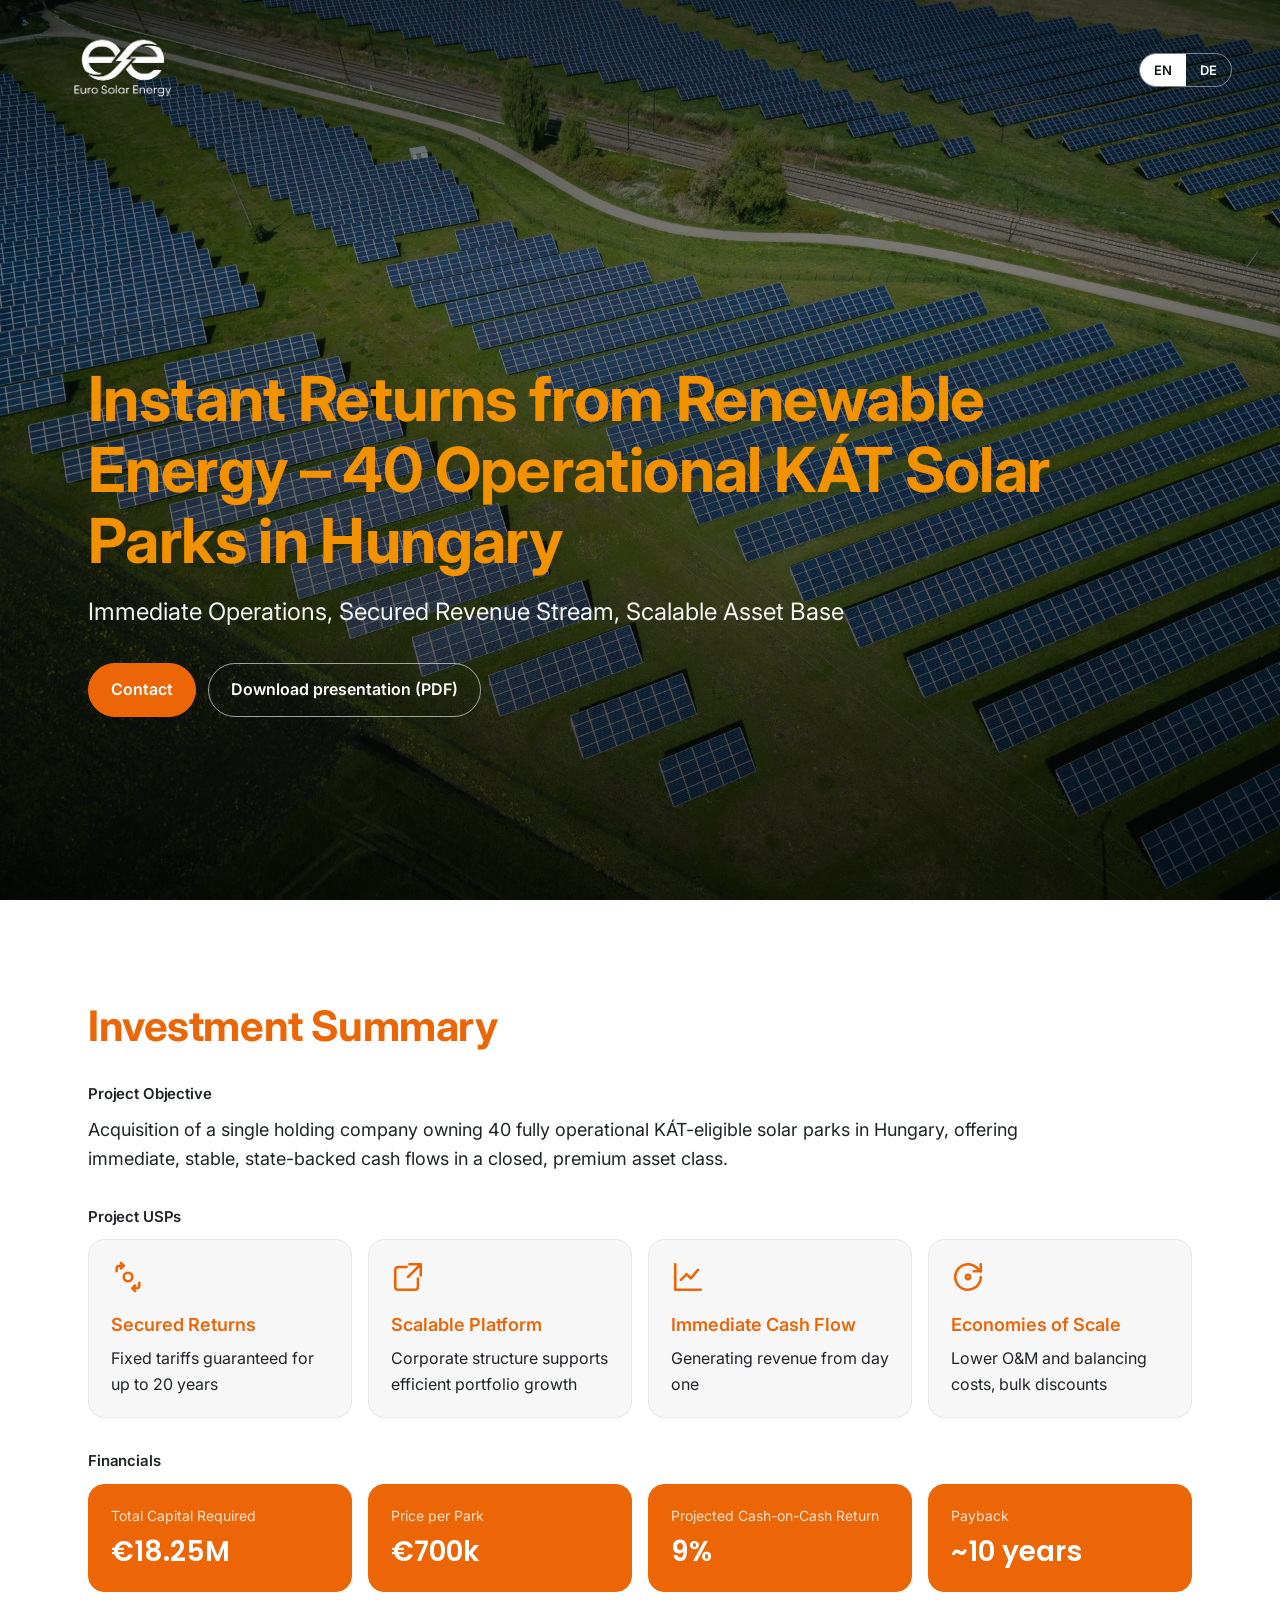
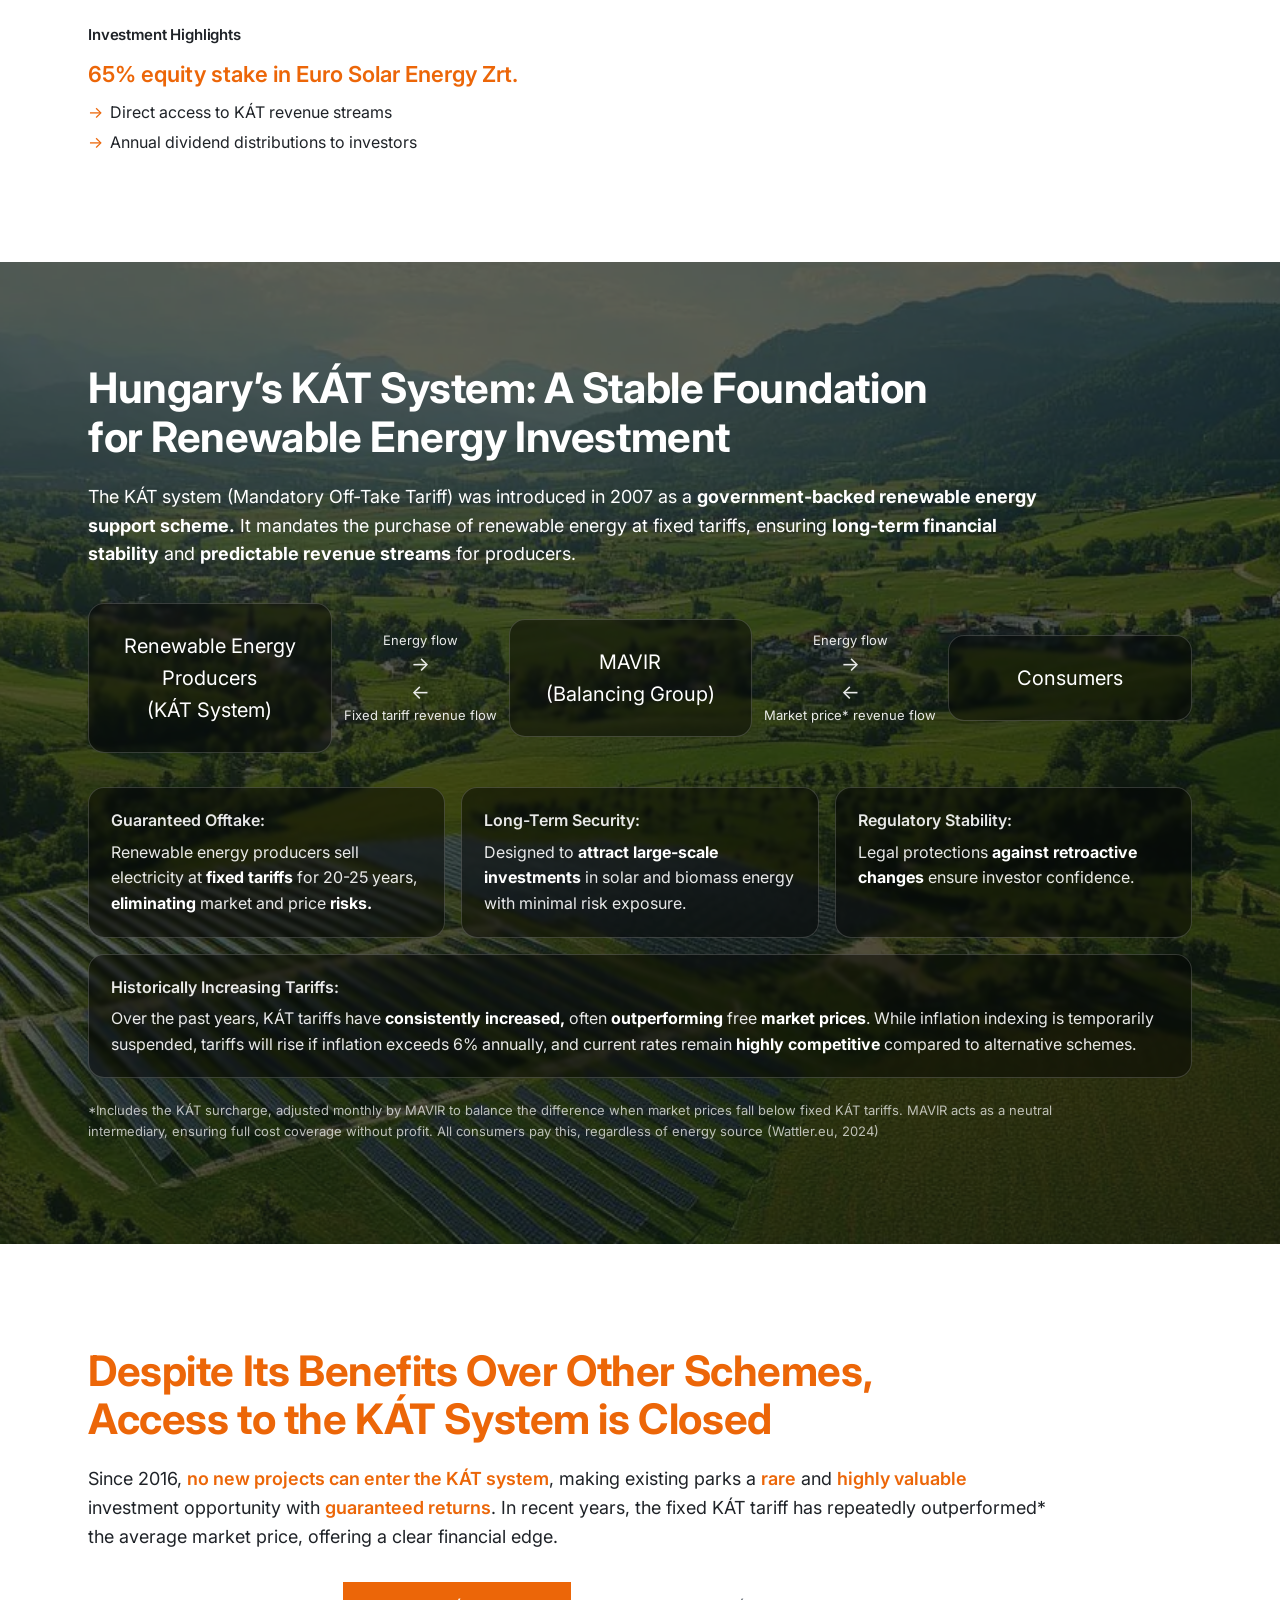
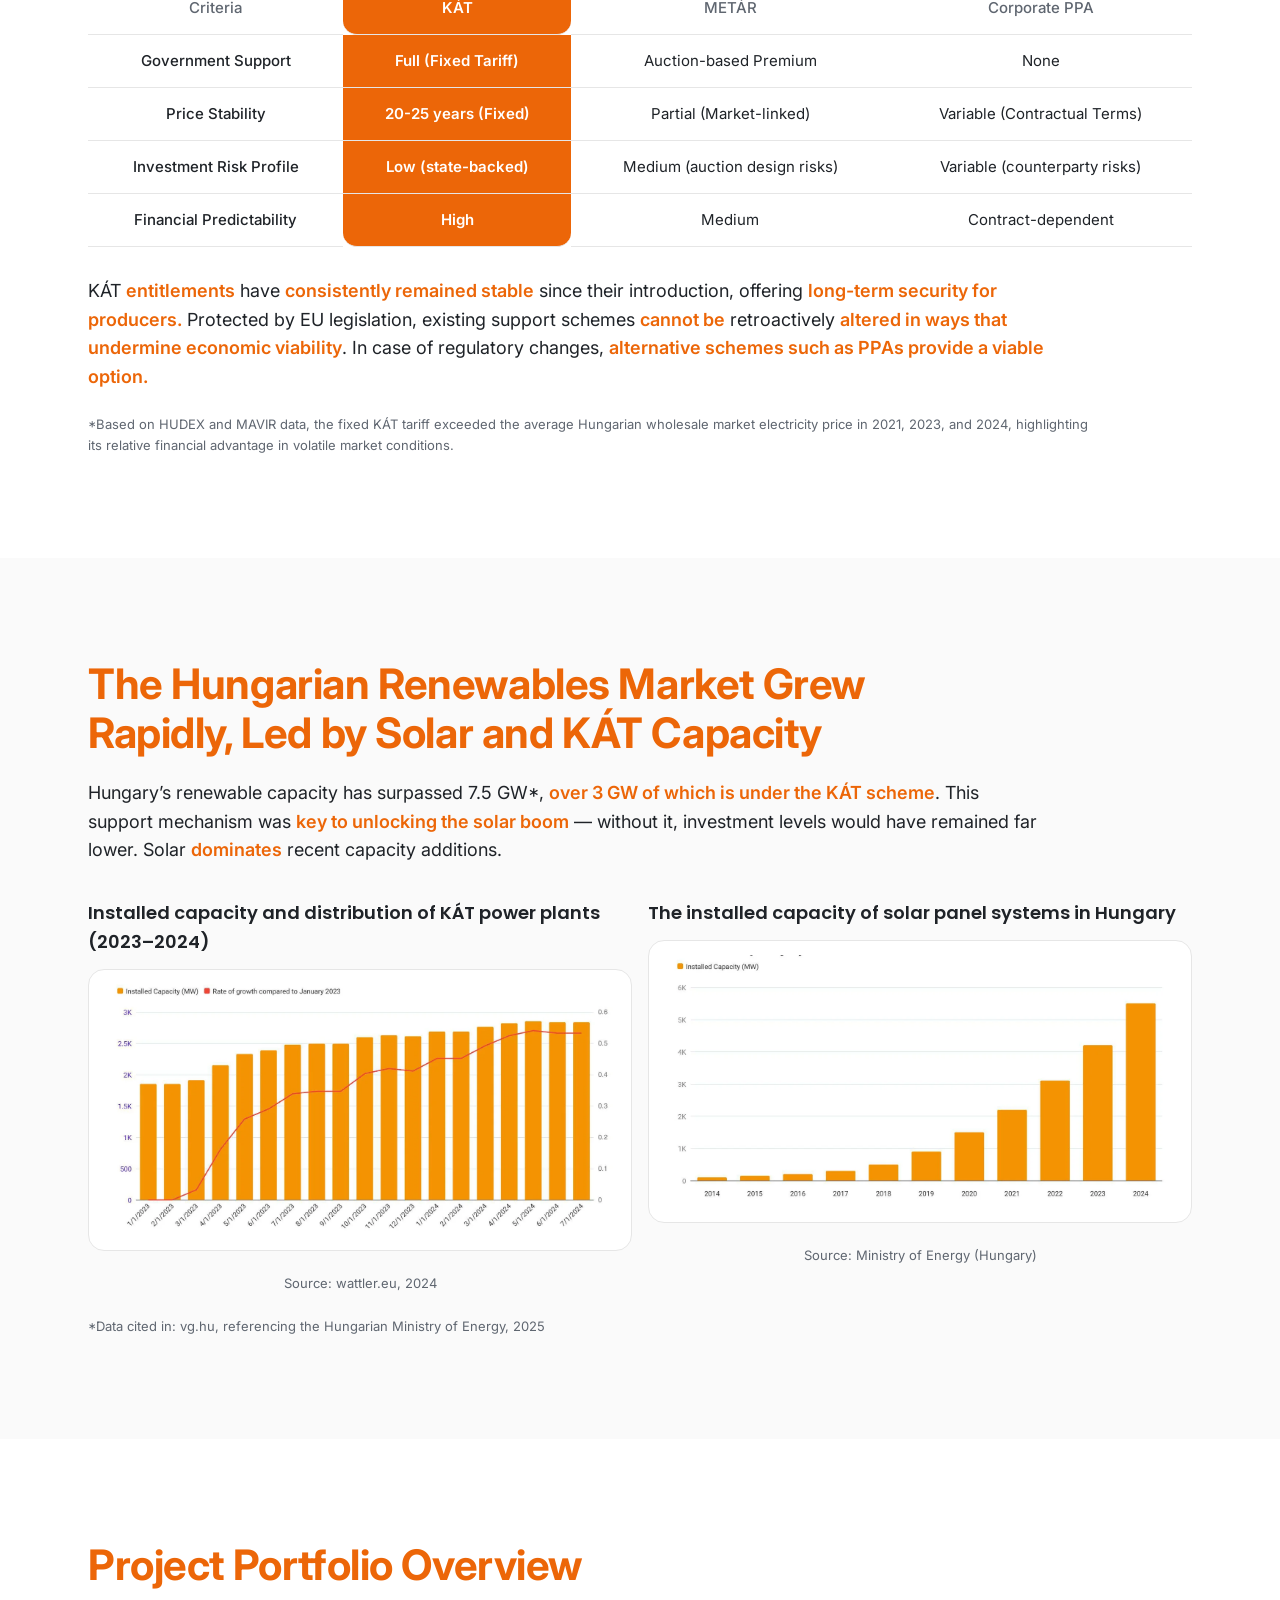
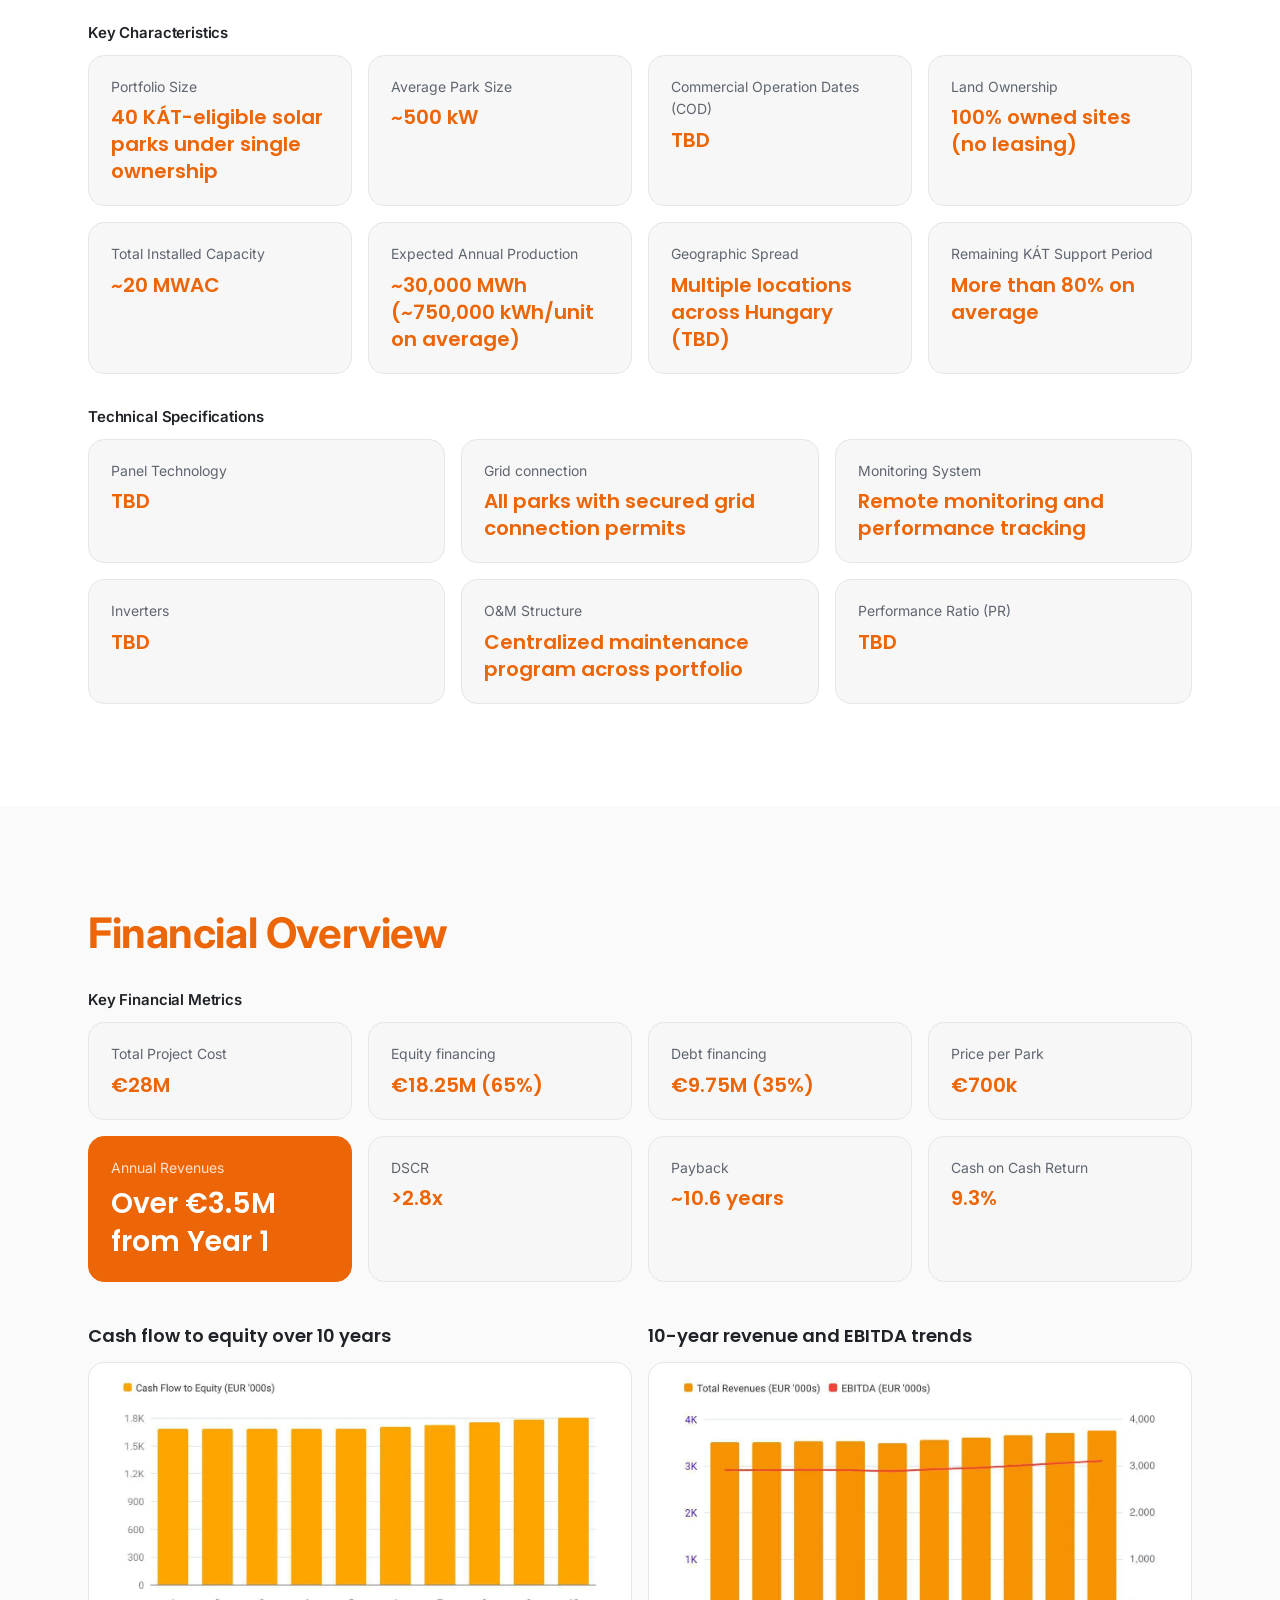
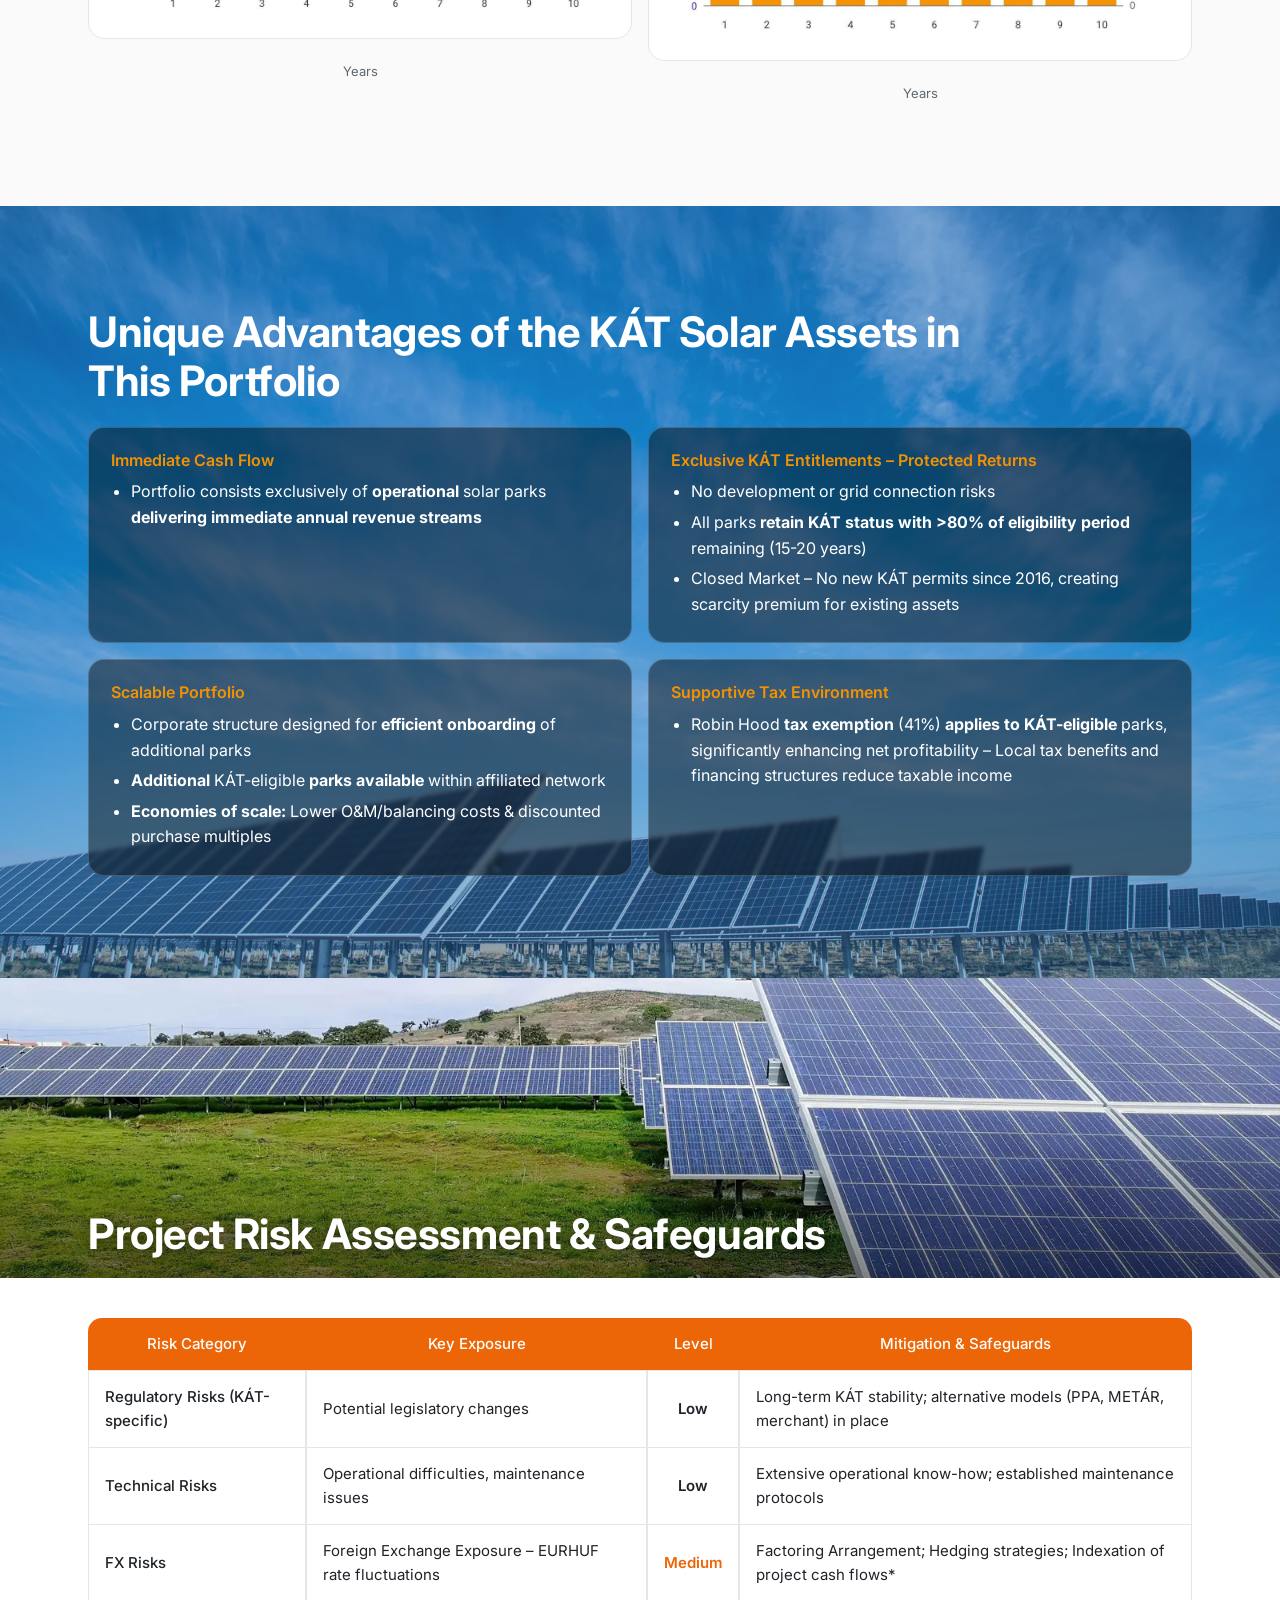
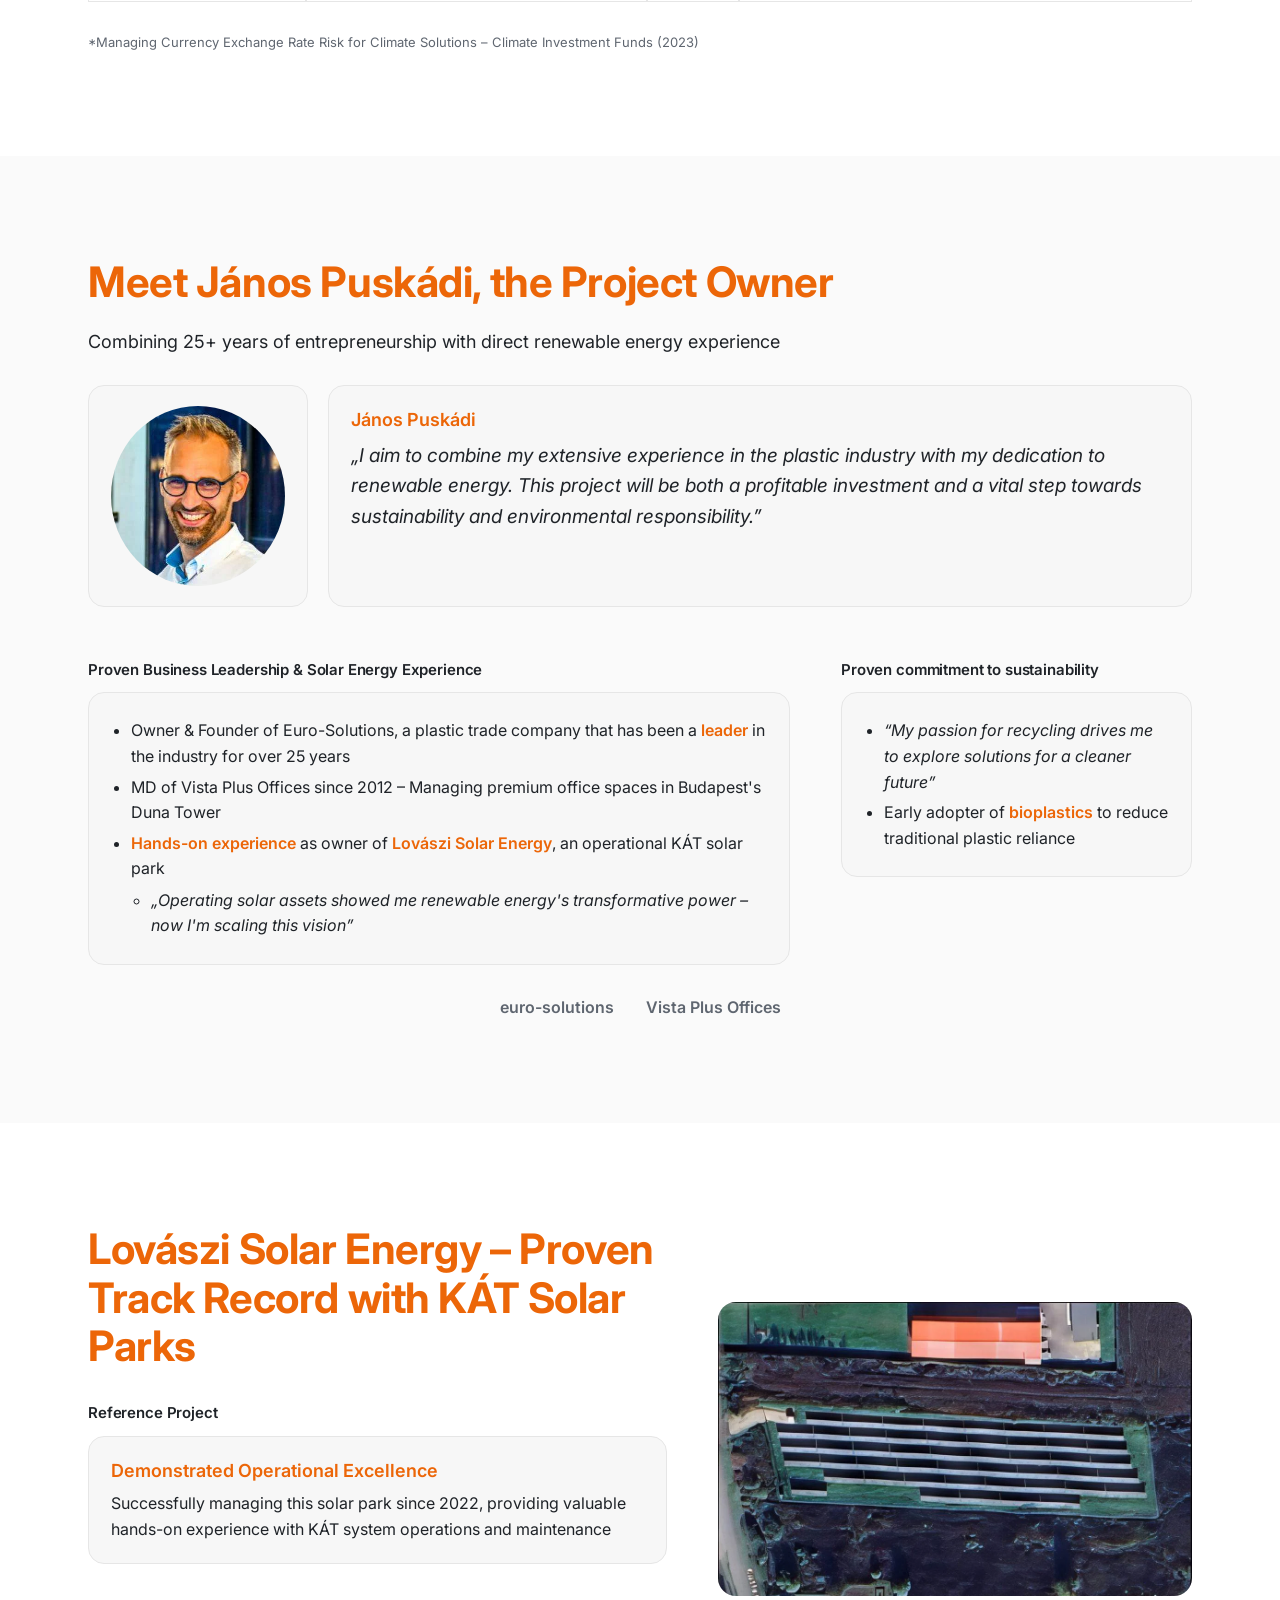
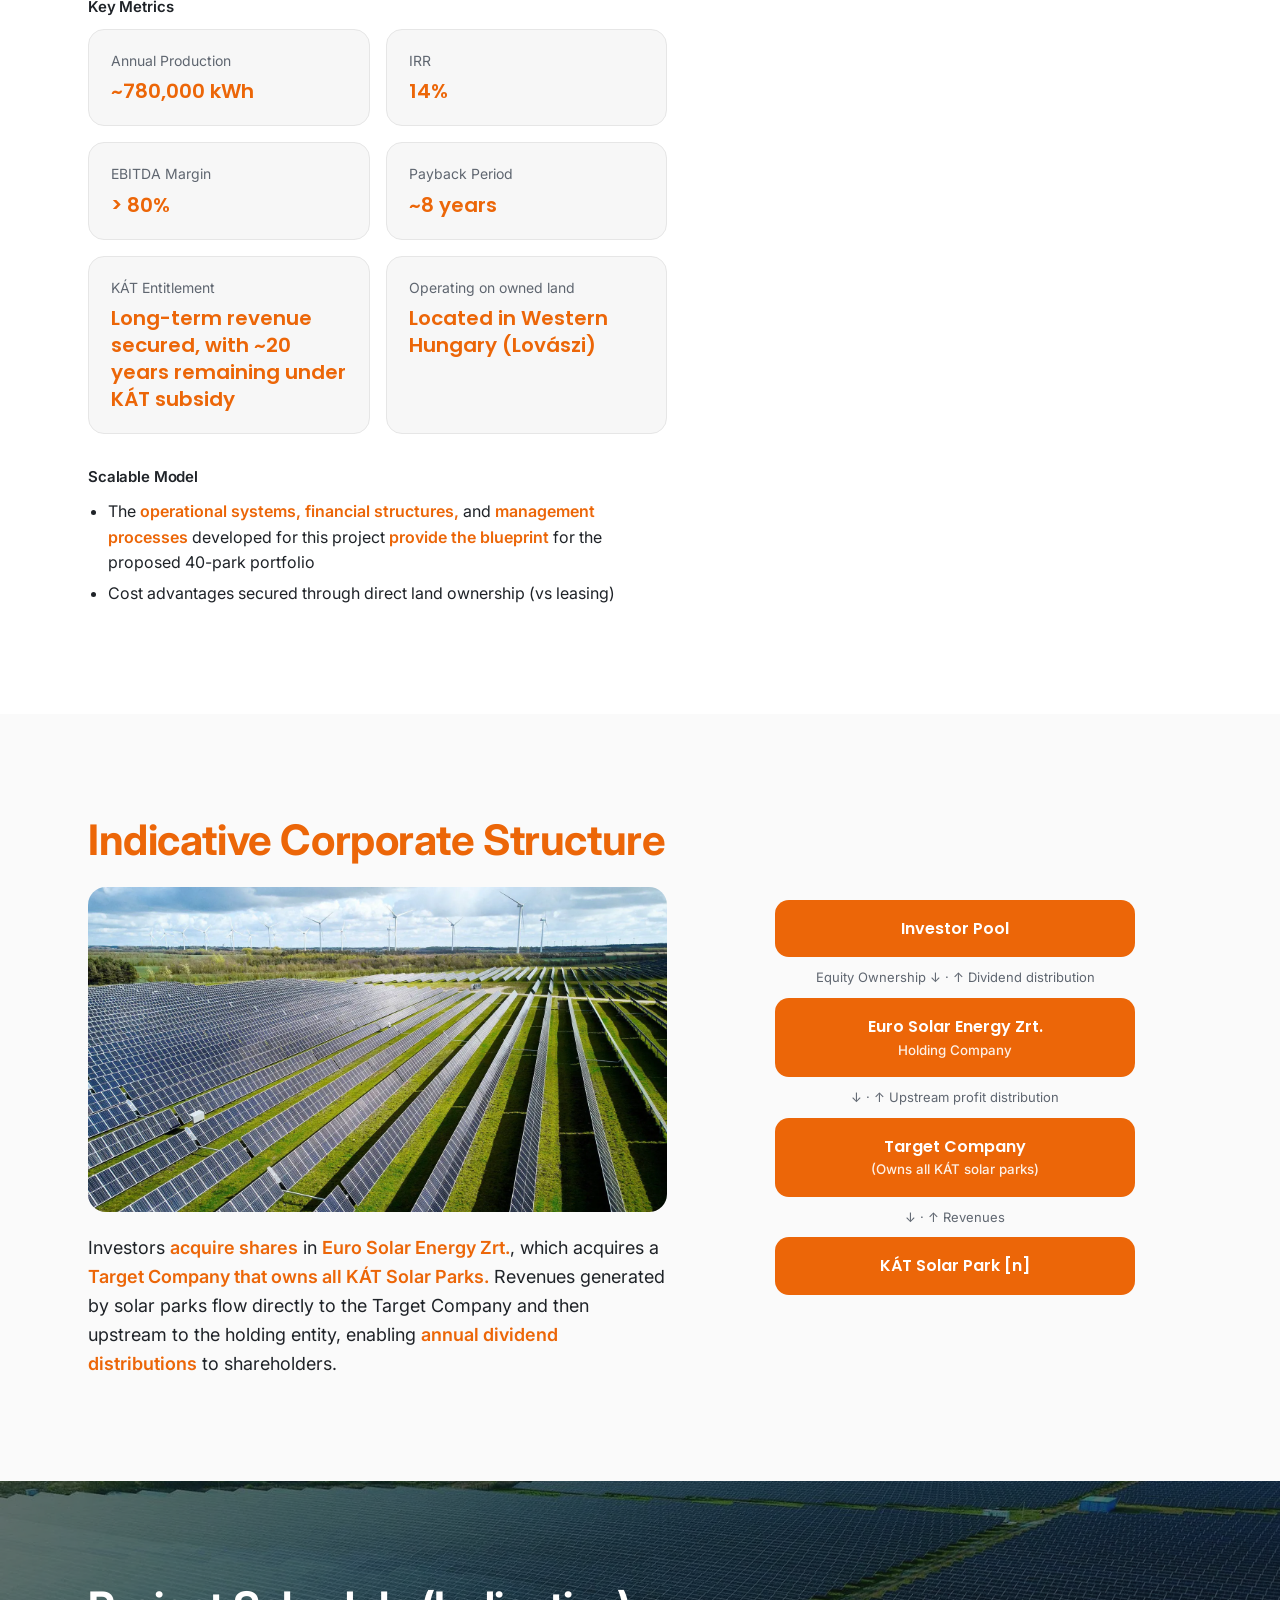
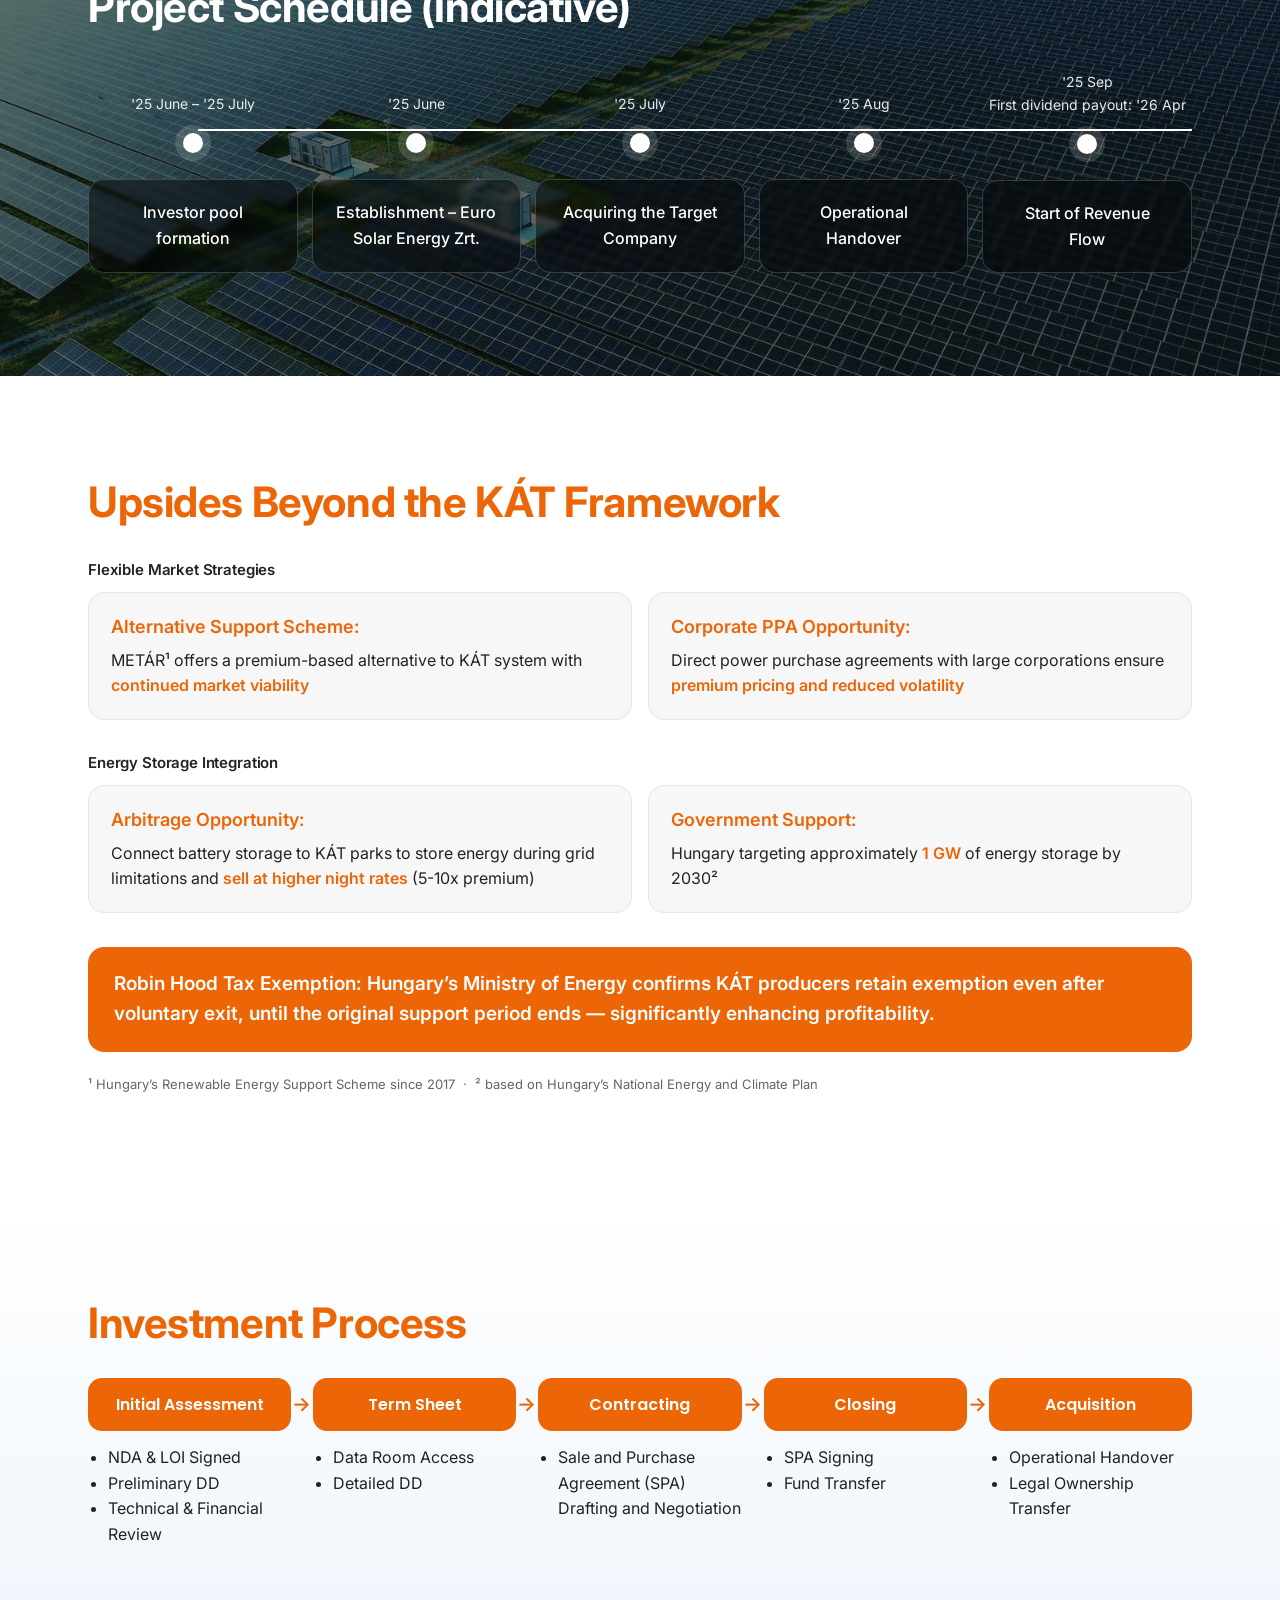
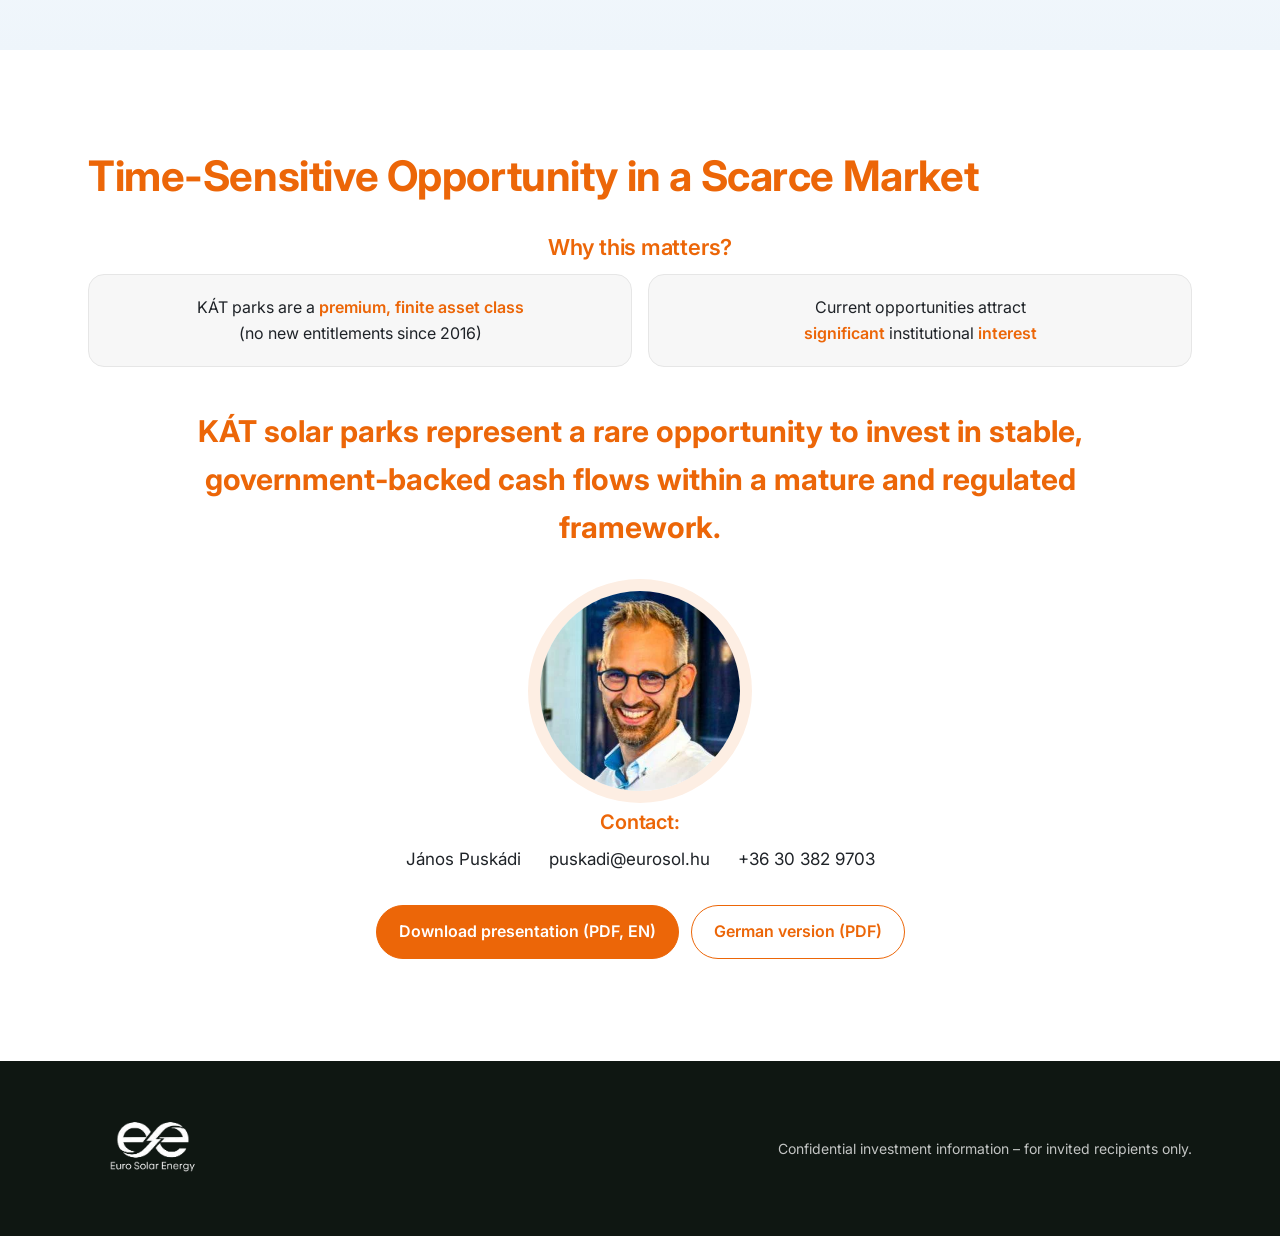
==== ese/index.html @ ec655559 "Euro Solar Energy kiajánló aloldal (/ese, EN/DE) jelszavas védelemmel - ese/: kétnyelvű (angol/német" ====
<!doctype html>
<html lang="en" data-lang="en">
<head>
<meta charset="utf-8">
<meta name="viewport" content="width=device-width, initial-scale=1">
<meta name="robots" content="noindex, nofollow">
<title>Euro Solar Energy – 40 Operational KÁT Solar Parks in Hungary</title>
<meta name="description" content="Investment opportunity: 65% equity stake in Euro Solar Energy Zrt., holding 40 operational KÁT-eligible solar parks in Hungary (~20 MWAC).">
<link rel="icon" href="/favicon.svg" type="image/svg+xml">
<meta property="og:type" content="website">
<meta property="og:title" content="Euro Solar Energy – 40 Operational KÁT Solar Parks in Hungary">
<meta property="og:description" content="Immediate operations, secured revenue stream, scalable asset base.">
<meta property="og:image" content="https://www.eurosol.hu/ese/img/og.jpg">
<meta property="og:url" content="https://www.eurosol.hu/ese">
<meta name="theme-color" content="#0f1712">
<link rel="preconnect" href="https://fonts.googleapis.com">
<link rel="preconnect" href="https://fonts.gstatic.com" crossorigin>
<link href="https://fonts.googleapis.com/css2?family=Inter:wght@400;500;600;700&family=Poppins:wght@500;600&display=swap" rel="stylesheet">
<link rel="preload" as="image" href="img/hero.webp">
<style>
:root{--or:#ec6608;--or2:#f39200;--or-l:#fdeee3;--ink:#1f2328;--muted:#5f6670;--line:#e6e6e6;--card:#f7f7f7;--dark:#0f1712;--wrap:1200px;--gut:clamp(16px,4vw,48px);--head:Poppins,Inter,system-ui,sans-serif;--sans:Inter,system-ui,-apple-system,"Segoe UI",sans-serif}
*{box-sizing:border-box;margin:0;padding:0}
html{scroll-behavior:smooth}
body{background:#fff;color:var(--ink);font:400 16px/1.6 var(--sans);-webkit-font-smoothing:antialiased}
img{display:block;max-width:100%;height:auto}
a{color:inherit}
html[data-lang=en] [lang=de],html[data-lang=de] [lang=en]{display:none!important}
.wrap{max-width:var(--wrap);margin:0 auto;padding:0 var(--gut)}
section{padding:clamp(56px,8vw,104px) 0}
h1,h2,h3{font-family:var(--sans);font-weight:700;letter-spacing:-.01em;line-height:1.15}
h2{font-size:clamp(28px,3.6vw,42px);color:var(--or);margin-bottom:22px;max-width:900px}
h3{font-size:15px;font-weight:600;margin:34px 0 14px;color:var(--ink)}
.lead{font-size:clamp(16px,1.5vw,18px);max-width:960px}
.lead b,.hl{color:var(--or);font-weight:600}
.note{font-size:13px;color:var(--muted);margin-top:22px;max-width:1000px}
.grid{display:grid;gap:16px}
.g2{grid-template-columns:repeat(2,1fr)}.g3{grid-template-columns:repeat(3,1fr)}.g4{grid-template-columns:repeat(4,1fr)}.g5{grid-template-columns:repeat(5,1fr)}
@media (max-width:960px){.g4,.g5{grid-template-columns:repeat(2,1fr)}.g3{grid-template-columns:1fr 1fr}}
@media (max-width:620px){.g2,.g3,.g4,.g5{grid-template-columns:1fr}}
.card{background:var(--card);border:1px solid var(--line);border-radius:16px;padding:20px 22px}
.card .k{font-size:14px;color:var(--muted)}
.card .v{font-family:var(--head);font-weight:600;font-size:clamp(17px,1.6vw,20px);color:var(--or);margin-top:6px;line-height:1.35}
.card h4{font-size:18px;color:var(--or);font-weight:600;margin:10px 0 6px}
.card p{color:var(--ink)}
.card.solid{background:var(--or);border-color:var(--or);color:#fff}
.card.solid .k{color:rgba(255,255,255,.82)}
.card.solid .v{color:#fff;font-size:clamp(22px,2.2vw,28px)}
.ico{width:34px;height:34px;color:var(--or)}
ul.dash{list-style:none;margin-top:8px}
ul.dash li{padding-left:22px;position:relative;margin:4px 0}
ul.dash li:before{content:"→";position:absolute;left:0;color:var(--or)}
ul.dot{padding-left:20px}
ul.dot li{margin:5px 0}

/* top bar */
.bar{position:absolute;top:0;left:0;right:0;z-index:5;display:flex;justify-content:space-between;align-items:center;padding:20px var(--gut);color:#fff}
.bar img{width:150px}
.lang{display:flex;border:1px solid rgba(255,255,255,.45);border-radius:999px;overflow:hidden}
.lang button{font:600 13px var(--sans);color:#fff;background:none;border:0;padding:8px 14px;cursor:pointer}
html[data-lang=en] .lang [data-set=en],html[data-lang=de] .lang [data-set=de]{background:#fff;color:var(--dark)}

/* hero */
.hero{position:relative;min-height:100svh;display:flex;align-items:flex-end;color:#fff;background:var(--dark)}
.hero>img{position:absolute;inset:0;width:100%;height:100%;object-fit:cover;opacity:.55}
.hero:after{content:"";position:absolute;inset:0;background:linear-gradient(180deg,rgba(0,0,0,.35),rgba(0,0,0,0) 30%,rgba(0,0,0,.6))}
.hero .wrap{position:relative;z-index:2;padding-bottom:clamp(48px,9vh,96px);width:100%}
.hero h1{font-size:clamp(32px,5vw,62px);color:var(--or2);max-width:1000px}
.hero p{font-size:clamp(17px,2vw,24px);margin-top:16px;opacity:.95}
.btns{display:flex;flex-wrap:wrap;gap:12px;margin-top:32px}
.btn{display:inline-block;font-weight:600;text-decoration:none;padding:13px 22px;border-radius:999px;background:var(--or);color:#fff;border:1px solid var(--or)}
.btn.ghost{background:transparent;border-color:rgba(255,255,255,.6)}
.btn.line{background:#fff;color:var(--or)}

/* dark photo sections */
.photo{position:relative;color:#fff;background:var(--dark);overflow:hidden}
.photo>img{position:absolute;inset:0;width:100%;height:100%;object-fit:cover;opacity:.32}
.photo .wrap{position:relative}
.photo h2{color:#fff}
.photo .lead b{color:#fff;font-weight:700}
.photo .card{background:rgba(0,0,0,.45);border-color:rgba(255,255,255,.18);color:#fff;backdrop-filter:blur(2px)}
.photo .card p{color:rgba(255,255,255,.9)}
.photo .card p b{color:#fff}
.photo .card .t{font-weight:600;margin-bottom:6px}
.photo .note{color:rgba(255,255,255,.7)}
.flow{display:grid;grid-template-columns:1fr auto 1fr auto 1fr;gap:12px;align-items:center;margin:34px 0}
.flow .card{text-align:center;font-size:clamp(16px,1.6vw,20px);padding:26px 16px}
.arrows{font-size:13px;text-align:center;line-height:1.3;color:rgba(255,255,255,.9)}
.arrows i{display:block;font-style:normal;font-size:20px;margin:2px 0}
@media (max-width:760px){.flow{grid-template-columns:1fr}.arrows i{transform:rotate(90deg)}}

/* table */
.tbl{width:100%;border-collapse:separate;border-spacing:0;font-size:15px}
.tbl th,.tbl td{padding:14px 16px;text-align:center;border-bottom:1px solid var(--line)}
.tbl th{font-weight:500;color:var(--muted)}
.tbl td:first-child{font-weight:500}
.tbl .kat{background:var(--or);color:#fff;font-weight:600}
.tbl thead .kat{border-radius:14px 14px 0 0;color:#fff}
.tbl tr:last-child .kat{border-radius:0 0 14px 14px}
.scroll{overflow-x:auto;margin:30px 0;-webkit-overflow-scrolling:touch}
.scroll .tbl{min-width:680px}
.risk th{background:var(--or);color:#fff;font-weight:500}
.risk th:first-child{border-radius:14px 0 0 0}.risk th:last-child{border-radius:0 14px 0 0}
.risk td{text-align:left;vertical-align:middle;border:1px solid var(--line);border-top:0}
.risk td:nth-child(3){text-align:center;font-weight:600}
.lvl-m{color:var(--or)}

/* charts */
.chart{background:#fff;border:1px solid var(--line);border-radius:16px;padding:14px}
.chart figcaption{font-size:13px;color:var(--muted);text-align:center;margin-top:10px}
.ctitle{font-family:var(--head);font-weight:600;font-size:18px;margin-bottom:12px}

/* split */
.split{display:grid;grid-template-columns:1.1fr .9fr;gap:clamp(24px,4vw,56px);align-items:start}
@media (max-width:900px){.split{grid-template-columns:1fr}}
.rimg{border-radius:18px;width:100%;object-fit:cover}
.banner{height:clamp(160px,24vw,300px);position:relative;overflow:hidden}
.banner img{width:100%;height:100%;object-fit:cover}
.banner .wrap{position:absolute;inset:0;display:flex;align-items:flex-end;padding-bottom:20px}
.banner h2{margin:0;color:#fff;text-shadow:0 2px 16px rgba(0,0,0,.5)}
.banner:after{content:"";position:absolute;inset:0;background:linear-gradient(transparent 40%,rgba(0,0,0,.45))}
.banner .wrap{z-index:1}

/* owner */
.owner{display:grid;grid-template-columns:220px 1fr;gap:20px;align-items:center}
.owner img{width:180px;height:180px;border-radius:50%;object-fit:cover;margin:auto}
.owner .card{height:100%}
.quote{font-style:italic;font-size:clamp(16px,1.5vw,19px)}
@media (max-width:700px){.owner{grid-template-columns:1fr}}
.logos{display:flex;gap:32px;justify-content:center;align-items:center;margin-top:30px;flex-wrap:wrap;font-weight:600;color:var(--muted)}

/* structure diagram */
.org{display:grid;gap:10px;justify-items:center}
.org .box{background:var(--or);color:#fff;border-radius:14px;padding:16px 20px;text-align:center;width:min(100%,360px);font-family:var(--head);font-weight:600}
.org .box small{display:block;font-weight:500;opacity:.9;font-family:var(--sans)}
.org .lnk{font-size:13px;color:var(--muted);text-align:center}
.org .lnk i{display:block;font-style:normal;color:var(--ink);font-size:18px}

/* timeline */
.tl{display:grid;grid-template-columns:repeat(5,1fr);gap:14px;margin-top:40px;position:relative}
.tl:before{content:"";position:absolute;left:10%;right:0;top:58px;height:2px;background:#fff}
.tl .st{display:flex;flex-direction:column;align-items:center;text-align:center}
.tl .d{font-size:14px;min-height:44px;display:flex;align-items:flex-end;opacity:.9}
.tl .dot{width:20px;height:20px;border-radius:50%;background:#fff;box-shadow:0 0 0 8px rgba(255,255,255,.15);margin:18px 0 26px;position:relative}
.tl .card{width:100%;font-weight:500;min-height:92px;display:flex;align-items:center;justify-content:center}
@media (max-width:900px){.tl{grid-template-columns:1fr}.tl:before{display:none}.tl .d{min-height:0}.tl .dot{margin:10px 0}}

/* process */
.proc{display:grid;grid-template-columns:repeat(5,1fr);gap:22px}
.proc .s{background:var(--or);color:#fff;border-radius:14px;padding:14px;text-align:center;font-family:var(--head);font-weight:600;position:relative}
.proc>div:not(:last-child) .s:after{content:"→";position:absolute;right:-20px;top:50%;transform:translateY(-50%);color:var(--or);font-size:20px}
.proc ul{margin-top:14px;padding-left:20px}
@media (max-width:900px){.proc{grid-template-columns:1fr 1fr}.proc .s:after{display:none}}
@media (max-width:520px){.proc{grid-template-columns:1fr}}
.callout{background:var(--or);color:#fff;border-radius:16px;padding:22px 26px;font-weight:600;font-size:clamp(16px,1.6vw,19px);margin-top:34px}
.big{font-size:clamp(20px,2.6vw,30px);color:var(--or);font-weight:700;text-align:center;max-width:1000px;margin:40px auto}

/* contact */
.contact{text-align:center}
.contact img{width:200px;height:200px;border-radius:50%;object-fit:cover;margin:0 auto 20px;box-shadow:0 0 0 12px var(--or-l)}
.contact .row{display:flex;gap:14px 28px;justify-content:center;flex-wrap:wrap;margin-top:12px;font-size:17px}
.contact .row a{text-decoration:none}
.contact .row a:hover{color:var(--or)}
footer{background:var(--dark);color:rgba(255,255,255,.75);padding:44px 0;font-size:14px}
footer .wrap{display:flex;justify-content:space-between;gap:24px;flex-wrap:wrap;align-items:center}
footer img{width:130px}
</style>
</head>
<body>

<header class="bar">
  <img src="img/logo_white.png" alt="Euro Solar Energy" width="334" height="223">
  <div class="lang" role="group" aria-label="Language">
    <button type="button" data-set="en">EN</button>
    <button type="button" data-set="de">DE</button>
  </div>
</header>

<!-- 1. HERO -->
<section class="hero">
  <img src="img/hero.webp" alt="" width="1920" height="1439">
  <div class="wrap">
    <h1><span lang="en">Instant Returns from Renewable Energy – 40 Operational KÁT Solar Parks in Hungary</span><span lang="de">Sofortige Erträge aus erneuerbarer Energie – 40 betriebsbereite KÁT-Solarparks in Ungarn</span></h1>
    <p><span lang="en">Immediate Operations, Secured Revenue Stream, Scalable Asset Base</span><span lang="de">Laufender Betrieb, gesicherte Einnahmequelle, skalierbare Anlagenbasis</span></p>
    <div class="btns">
      <a class="btn" href="#contact"><span lang="en">Contact</span><span lang="de">Kontakt</span></a>
      <a class="btn ghost" lang="en" href="EuroSolarEnergy_EN.pdf" download>Download presentation (PDF)</a>
      <a class="btn ghost" lang="de" href="EuroSolarEnergy_DE.pdf" download>Präsentation herunterladen (PDF)</a>
    </div>
  </div>
</section>

<!-- 2. INVESTMENT SUMMARY -->
<section>
  <div class="wrap">
    <h2><span lang="en">Investment Summary</span><span lang="de">Zusammenfassung der Investitionen</span></h2>
    <h3><span lang="en">Project Objective</span><span lang="de">Ziel des Projekts</span></h3>
    <p class="lead"><span lang="en">Acquisition of a single holding company owning 40 fully operational KÁT-eligible solar parks in Hungary, offering immediate, stable, state-backed cash flows in a closed, premium asset class.</span><span lang="de">Erwerb einer einzigen Holdinggesellschaft, die 40 voll funktionsfähige KÁT-fähige Solarparks in Ungarn besitzt und sofortige, stabile, staatlich gedeckte Cashflows in einer geschlossenen, erstklassigen Anlageklasse bietet.</span></p>

    <h3><span lang="en">Project USPs</span><span lang="de">Projekt USPs</span></h3>
    <div class="grid g4">
      <div class="card">
        <svg class="ico" viewBox="0 0 24 24" fill="none" stroke="currentColor" stroke-width="1.8" stroke-linecap="round" stroke-linejoin="round" aria-hidden="true"><path d="M4 8V6a2 2 0 0 1 2-2h3M20 16v2a2 2 0 0 1-2 2h-3M7 2 9 4 7 6M17 22l-2-2 2-2"/><circle cx="12" cy="12" r="3"/></svg>
        <h4><span lang="en">Secured Returns</span><span lang="de">Gesicherte Erträge</span></h4>
        <p><span lang="en">Fixed tariffs guaranteed for up to 20 years</span><span lang="de">Feste Tarife für bis zu 20 Jahre garantiert</span></p>
      </div>
      <div class="card">
        <svg class="ico" viewBox="0 0 24 24" fill="none" stroke="currentColor" stroke-width="1.8" stroke-linecap="round" stroke-linejoin="round" aria-hidden="true"><path d="M13 3h8v8M21 3l-9 9M11 5H5a2 2 0 0 0-2 2v12a2 2 0 0 0 2 2h12a2 2 0 0 0 2-2v-6"/></svg>
        <h4><span lang="en">Scalable Platform</span><span lang="de">Skalierbare Plattform</span></h4>
        <p><span lang="en">Corporate structure supports efficient portfolio growth</span><span lang="de">Die Unternehmensstruktur unterstützt ein effizientes Portfoliowachstum</span></p>
      </div>
      <div class="card">
        <svg class="ico" viewBox="0 0 24 24" fill="none" stroke="currentColor" stroke-width="1.8" stroke-linecap="round" stroke-linejoin="round" aria-hidden="true"><path d="M3 3v18h18"/><path d="m7 14 4-4 3 3 5-6"/></svg>
        <h4><span lang="en">Immediate Cash Flow</span><span lang="de">Unmittelbarer Cashflow</span></h4>
        <p><span lang="en">Generating revenue from day one</span><span lang="de">Erwirtschaftet vom ersten Tag an Einnahmen</span></p>
      </div>
      <div class="card">
        <svg class="ico" viewBox="0 0 24 24" fill="none" stroke="currentColor" stroke-width="1.8" stroke-linecap="round" stroke-linejoin="round" aria-hidden="true"><path d="M21 12a9 9 0 1 1-3-6.7L21 8"/><path d="M21 3v5h-5"/><circle cx="12" cy="12" r="1.5"/></svg>
        <h4><span lang="en">Economies of Scale</span><span lang="de">Größenvorteile</span></h4>
        <p><span lang="en">Lower O&amp;M and balancing costs, bulk discounts</span><span lang="de">Niedrigere Betriebs- und Ausgleichskosten, Mengenrabatte</span></p>
      </div>
    </div>

    <h3><span lang="en">Financials</span><span lang="de">Finanzen</span></h3>
    <div class="grid g4">
      <div class="card solid"><div class="k"><span lang="en">Total Capital Required</span><span lang="de">Erforderliches Gesamtkapital</span></div><div class="v"><span lang="en">€18.25M</span><span lang="de">€18,25M</span></div></div>
      <div class="card solid"><div class="k"><span lang="en">Price per Park</span><span lang="de">Preis pro Park</span></div><div class="v">€700k</div></div>
      <div class="card solid"><div class="k"><span lang="en">Projected Cash-on-Cash Return</span><span lang="de">Voraussichtliche Cash-Rendite</span></div><div class="v">9%</div></div>
      <div class="card solid"><div class="k"><span lang="en">Payback</span><span lang="de">Amortisationsdauer</span></div><div class="v"><span lang="en">~10 years</span><span lang="de">~10 Jahre</span></div></div>
    </div>

    <h3><span lang="en">Investment Highlights</span><span lang="de">Wichtige Investitionsmerkmale</span></h3>
    <p class="hl" style="font-size:clamp(18px,2vw,22px)"><span lang="en">65% equity stake in Euro Solar Energy Zrt.</span><span lang="de">65%ige Kapitalbeteiligung an Euro Solar Energy Zrt.</span></p>
    <ul class="dash">
      <li><span lang="en">Direct access to KÁT revenue streams</span><span lang="de">Direkter Zugang zu den Ertragsströmen von KÁT</span></li>
      <li><span lang="en">Annual dividend distributions to investors</span><span lang="de">Jährliche Dividendenausschüttungen an Investoren</span></li>
    </ul>
  </div>
</section>

<!-- 3. KÁT SYSTEM -->
<section class="photo">
  <img src="img/kat.webp" alt="" loading="lazy" width="1172" height="657">
  <div class="wrap">
    <h2><span lang="en">Hungary’s KÁT System: A Stable Foundation for Renewable Energy Investment</span><span lang="de">Ungarns KÁT-System: Eine stabile Grundlage für Investitionen in erneuerbare Energien</span></h2>
    <p class="lead"><span lang="en">The KÁT system (Mandatory Off-Take Tariff) was introduced in 2007 as a <b>government-backed renewable energy support scheme.</b> It mandates the purchase of renewable energy at fixed tariffs, ensuring <b>long-term financial stability</b> and <b>predictable revenue streams</b> for producers.</span><span lang="de"><b>Das KÁT-System (verpflichtende Einspeisevergütung)</b> wurde 2007 als <b>staatlich gefördertes System</b> zur Unterstützung erneuerbarer Energien eingeführt. Es schreibt die <b>Abnahme von erneuerbaren Energien zu festen Tarifen</b> vor und sorgt so für <b>langfristige finanzielle Stabilität</b> und <b>vorhersehbare Einnahmeströme</b> für die Erzeuger.</span></p>

    <div class="flow">
      <div class="card"><span lang="en">Renewable Energy Producers<br>(KÁT System)</span><span lang="de">Erzeuger erneuerbarer Energie<br>(KÁT System)</span></div>
      <div class="arrows"><span lang="en">Energy flow</span><span lang="de">Energiefluss</span><i>→</i><i>←</i><span lang="en">Fixed tariff revenue flow</span><span lang="de">Fester Tarif<br>Einkommensfluss</span></div>
      <div class="card">MAVIR<br><span lang="en">(Balancing Group)</span><span lang="de">(Ausgleichsgruppe)</span></div>
      <div class="arrows"><span lang="en">Energy flow</span><span lang="de">Energiefluss</span><i>→</i><i>←</i><span lang="en">Market price* revenue flow</span><span lang="de">Marktpreis*<br>Einkommensfluss</span></div>
      <div class="card"><span lang="en">Consumers</span><span lang="de">Verbraucher</span></div>
    </div>

    <div class="grid g3">
      <div class="card"><p class="t"><span lang="en">Guaranteed Offtake:</span><span lang="de">Garantierte Abnahme:</span></p><p><span lang="en">Renewable energy producers sell electricity at <b>fixed tariffs</b> for 20-25 years, <b>eliminating</b> market and price <b>risks.</b></span><span lang="de">Erzeuger erneuerbarer Energien verkaufen Strom <b>zu festen Tarifen</b> für 20-25 Jahre, wodurch <b>Markt- und Preisrisiken ausgeschlossen werden</b>.</span></p></div>
      <div class="card"><p class="t"><span lang="en">Long-Term Security:</span><span lang="de">Langfristige Sicherheit:</span></p><p><span lang="en">Designed to <b>attract large-scale investments</b> in solar and biomass energy with minimal risk exposure.</span><span lang="de">Konzipiert, um <b>Großinvestitionen</b> in Solar- und Biomasseenergie mit minimalem Risiko <b>anzuziehen</b>.</span></p></div>
      <div class="card"><p class="t"><span lang="en">Regulatory Stability:</span><span lang="de">Regulatorische Stabilität:</span></p><p><span lang="en">Legal protections <b>against retroactive changes</b> ensure investor confidence.</span><span lang="de">Der rechtliche <b>Schutz vor rückwirkenden Änderungen</b> sichert das Vertrauen der Investoren.</span></p></div>
    </div>
    <div class="card" style="margin-top:16px"><p class="t"><span lang="en">Historically Increasing Tariffs:</span><span lang="de">Historisch steigende Tarife:</span></p><p><span lang="en">Over the past years, KÁT tariffs have <b>consistently increased,</b> often <b>outperforming</b> free <b>market prices</b>. While inflation indexing is temporarily suspended, tariffs will rise if inflation exceeds 6% annually, and current rates remain <b>highly competitive</b> compared to alternative schemes.</span><span lang="de">In den vergangenen Jahren sind die KÁT-Tarife <b>kontinuierlich gestiegen</b> und <b>lagen oft über den Preisen des freien Marktes</b>. Auch wenn die Inflationsindexierung vorübergehend ausgesetzt ist, werden die Tarife steigen, wenn die Inflation 6 % pro Jahr übersteigt, und die derzeitigen Tarife bleiben im Vergleich zu alternativen Systemen <b>äußerst wettbewerbsfähig</b>.</span></p></div>
    <p class="note"><span lang="en">*Includes the KÁT surcharge, adjusted monthly by MAVIR to balance the difference when market prices fall below fixed KÁT tariffs. MAVIR acts as a neutral intermediary, ensuring full cost coverage without profit. All consumers pay this, regardless of energy source (Wattler.eu, 2024)</span><span lang="de">*Enthält den KÁT-Zuschlag, der monatlich von MAVIR angepasst wird, um die Differenz auszugleichen, wenn die Marktpreise unter die festen KÁT-Tarife fallen. MAVIR fungiert als neutraler Vermittler, der eine vollständige Kostendeckung ohne Gewinn gewährleistet. Alle Verbraucher zahlen diese Gebühr, unabhängig vom Energieträger (Wattler.eu, 2024)</span></p>
  </div>
</section>

<!-- 4. CLOSED ACCESS -->
<section>
  <div class="wrap">
    <h2><span lang="en">Despite Its Benefits Over Other Schemes, Access to the KÁT System is Closed</span><span lang="de">Trotz seiner Vorteile gegenüber anderen Systemen ist der Zugang zum KÁT-System geschlossen</span></h2>
    <p class="lead"><span lang="en">Since 2016, <b>no new projects can enter the KÁT system</b>, making existing parks a <b>rare</b> and <b>highly valuable</b> investment opportunity with <b>guaranteed returns</b>. In recent years, the fixed KÁT tariff has repeatedly outperformed* the average market price, offering a clear financial edge.</span><span lang="de">Seit 2016 <b>können keine neuen Projekte mehr in das KÁT-System aufgenommen werden</b>, was bestehende Parks zu einer <b>seltenen</b> und <b>äußerst wertvollen</b> Investitionsmöglichkeit mit <b>garantierter Rendite</b> macht. In den letzten Jahren hat der feste KÁT-Tarif den durchschnittlichen Marktpreis <b>wiederholt übertroffen</b>* und bietet einen klaren finanziellen Vorteil.</span></p>
    <div class="scroll">
      <table class="tbl">
        <thead><tr><th><span lang="en">Criteria</span><span lang="de">Kriterien</span></th><th class="kat">KÁT</th><th>METÁR</th><th>Corporate PPA</th></tr></thead>
        <tbody>
          <tr><td><span lang="en">Government Support</span><span lang="de">Staatliche Unterstützung</span></td><td class="kat"><span lang="en">Full (Fixed Tariff)</span><span lang="de">Vollständig (fester Tarif)</span></td><td><span lang="en">Auction-based Premium</span><span lang="de">Auktionsbasierte Prämie</span></td><td><span lang="en">None</span><span lang="de">Keine</span></td></tr>
          <tr><td><span lang="en">Price Stability</span><span lang="de">Preisstabilität</span></td><td class="kat"><span lang="en">20-25 years (Fixed)</span><span lang="de">20-25 Jahre (fest)</span></td><td><span lang="en">Partial (Market-linked)</span><span lang="de">Teilweise (marktabhängig)</span></td><td><span lang="en">Variable (Contractual Terms)</span><span lang="de">Variabel (Vertragsbedingungen)</span></td></tr>
          <tr><td><span lang="en">Investment Risk Profile</span><span lang="de">Investitionsrisikoprofil</span></td><td class="kat"><span lang="en">Low (state-backed)</span><span lang="de">Niedrig (staatlich gestützt)</span></td><td><span lang="en">Medium (auction design risks)</span><span lang="de">Mittel (Auktionsrisiken)</span></td><td><span lang="en">Variable (counterparty risks)</span><span lang="de">Variabel (Marktrisiken)</span></td></tr>
          <tr><td><span lang="en">Financial Predictability</span><span lang="de">Finanzielle Vorhersagbarkeit</span></td><td class="kat"><span lang="en">High</span><span lang="de">Hoch</span></td><td><span lang="en">Medium</span><span lang="de">Mittel</span></td><td><span lang="en">Contract-dependent</span><span lang="de">Vertragsabhängig</span></td></tr>
        </tbody>
      </table>
    </div>
    <p class="lead"><span lang="en">KÁT <b>entitlements</b> have <b>consistently remained stable</b> since their introduction, offering <b>long-term security for producers.</b> Protected by EU legislation, existing support schemes <b>cannot be</b> retroactively <b>altered in ways that undermine economic viability</b>. In case of regulatory changes, <b>alternative schemes such as PPAs provide a viable option.</b></span><span lang="de">Die KÁT-Vergütungen sind seit ihrer Einführung <b>stets stabil geblieben</b> und bieten den Erzeugern <b>langfristige Sicherheit</b>. Da sie durch EU-Rechtsvorschriften geschützt sind, können die bestehenden Förderregelungen <b>nicht rückwirkend in einer Weise geändert werden</b>, die <b>die wirtschaftliche Existenz untergräbt</b>. Im Falle von Änderungen der Rechtsvorschriften bieten <b>alternative Regelungen wie PPA eine praktikable Option</b>.</span></p>
    <p class="note"><span lang="en">*Based on HUDEX and MAVIR data, the fixed KÁT tariff exceeded the average Hungarian wholesale market electricity price in 2021, 2023, and 2024, highlighting its relative financial advantage in volatile market conditions.</span><span lang="de">*Auf der Grundlage von HUDEX- und MAVIR-Daten lag der feste KÁT-Tarif in den Jahren 2021, 2023 und 2024 über dem durchschnittlichen ungarischen Großhandelsstrompreis, was seinen relativen finanziellen Vorteil unter volatilen Marktbedingungen verdeutlicht.</span></p>
  </div>
</section>

<!-- 5. MARKET -->
<section style="background:#fafafa">
  <div class="wrap">
    <h2><span lang="en">The Hungarian Renewables Market Grew Rapidly, Led by Solar and KÁT Capacity</span><span lang="de">Der ungarische Markt für erneuerbare Energien wächst schnell, angeführt von Solar- und KÁT-Kapazität</span></h2>
    <p class="lead"><span lang="en">Hungary’s renewable capacity has surpassed 7.5 GW*, <b>over 3 GW of which is under the KÁT scheme</b>. This support mechanism was <b>key to unlocking the solar boom</b> — without it, investment levels would have remained far lower. Solar <b>dominates</b> recent capacity additions.</span><span lang="de">Die ungarische Kapazität an erneuerbaren Energien hat 7,5 GW* überschritten, wovon <b>mehr als 3 GW auf das KÁT-Programm entfallen</b>. Dieser Fördermechanismus war <b>der Schlüssel zur Auslösung des Solarbooms</b> – ohne ihn wäre das Investitionsniveau weitaus niedriger geblieben. Die Solarenergie <b>dominiert</b> den jüngsten Kapazitätszuwachs.</span></p>
    <div class="grid g2" style="margin-top:34px">
      <figure>
        <p class="ctitle"><span lang="en">Installed capacity and distribution of KÁT power plants (2023–2024)</span><span lang="de">Installierte Kapazität und Verteilung der KÁT-Kraftwerke (2023–2024)</span></p>
        <div class="chart"><img src="img/chart_kat.webp" alt="Installed KÁT capacity 2023–2024" loading="lazy" width="1400" height="687"></div>
        <figcaption class="note" style="text-align:center"><span lang="en">Source: wattler.eu, 2024</span><span lang="de">Quelle: wattler.eu, 2024</span></figcaption>
      </figure>
      <figure>
        <p class="ctitle"><span lang="en">The installed capacity of solar panel systems in Hungary</span><span lang="de">Die installierte Kapazität von Solarpanelsystemen in Ungarn</span></p>
        <div class="chart"><img src="img/chart_solar.webp" alt="Installed solar capacity in Hungary 2014–2024" loading="lazy" width="1400" height="689"></div>
        <figcaption class="note" style="text-align:center"><span lang="en">Source: Ministry of Energy (Hungary)</span><span lang="de">Quelle: Ministerium für Energie (Ungarn)</span></figcaption>
      </figure>
    </div>
    <p class="note"><span lang="en">*Data cited in: vg.hu, referencing the Hungarian Ministry of Energy, 2025</span><span lang="de">*Daten zitiert in: vg.hu, unter Bezugnahme auf das ungarische Energieministerium, 2025</span></p>
  </div>
</section>

<!-- 6. PORTFOLIO -->
<section>
  <div class="wrap">
    <h2><span lang="en">Project Portfolio Overview</span><span lang="de">Überblick über das Projektportfolio</span></h2>
    <h3><span lang="en">Key Characteristics</span><span lang="de">Wesentliche Merkmale</span></h3>
    <div class="grid g4">
      <div class="card"><div class="k"><span lang="en">Portfolio Size</span><span lang="de">Portfoliogröße</span></div><div class="v"><span lang="en">40 KÁT-eligible solar parks under single ownership</span><span lang="de">40 KÁT-berechtigte Solarparks unter einem Eigentümer</span></div></div>
      <div class="card"><div class="k"><span lang="en">Average Park Size</span><span lang="de">Durchschnittliche Parkgröße</span></div><div class="v">~500 kW</div></div>
      <div class="card"><div class="k"><span lang="en">Commercial Operation Dates (COD)</span><span lang="de">Datum des kommerziellen Betriebs (COD)</span></div><div class="v">TBD</div></div>
      <div class="card"><div class="k"><span lang="en">Land Ownership</span><span lang="de">Landbesitz</span></div><div class="v"><span lang="en">100% owned sites (no leasing)</span><span lang="de">100% eigene Standorte (kein Leasing)</span></div></div>
      <div class="card"><div class="k"><span lang="en">Total Installed Capacity</span><span lang="de">Installierte Gesamtkapazität</span></div><div class="v">~20 MWAC</div></div>
      <div class="card"><div class="k"><span lang="en">Expected Annual Production</span><span lang="de">Erwartete jährliche Produktion</span></div><div class="v"><span lang="en">~30,000 MWh (~750,000 kWh/unit on average)</span><span lang="de">circa 30.000 MWh (~750.000 kWh/Einheit)</span></div></div>
      <div class="card"><div class="k"><span lang="en">Geographic Spread</span><span lang="de">Geografische Verteilung</span></div><div class="v"><span lang="en">Multiple locations across Hungary (TBD)</span><span lang="de">Mehrere Standorte in ganz Ungarn (TBD)</span></div></div>
      <div class="card"><div class="k"><span lang="en">Remaining KÁT Support Period</span><span lang="de">Verbleibender KÁT-Förderzeitraum</span></div><div class="v"><span lang="en">More than 80% on average</span><span lang="de">durchschnittlich mehr als 80%</span></div></div>
    </div>
    <h3><span lang="en">Technical Specifications</span><span lang="de">Technische Spezifikationen</span></h3>
    <div class="grid g3">
      <div class="card"><div class="k"><span lang="en">Panel Technology</span><span lang="de">Paneel-Technologie</span></div><div class="v">TBD</div></div>
      <div class="card"><div class="k"><span lang="en">Grid connection</span><span lang="de">Netzanschluss</span></div><div class="v"><span lang="en">All parks with secured grid connection permits</span><span lang="de">Alle Parks mit gesicherter Netzanschlussgenehmigung</span></div></div>
      <div class="card"><div class="k"><span lang="en">Monitoring System</span><span lang="de">Überwachungssystem</span></div><div class="v"><span lang="en">Remote monitoring and performance tracking</span><span lang="de">Fernüberwachung und Leistungsverfolgung</span></div></div>
      <div class="card"><div class="k"><span lang="en">Inverters</span><span lang="de">Wechselrichter</span></div><div class="v">TBD</div></div>
      <div class="card"><div class="k"><span lang="en">O&amp;M Structure</span><span lang="de">O&amp;M Struktur</span></div><div class="v"><span lang="en">Centralized maintenance program across portfolio</span><span lang="de">Zentralisiertes Wartungsprogramm für das gesamte Portfolio</span></div></div>
      <div class="card"><div class="k"><span lang="en">Performance Ratio (PR)</span><span lang="de">Leistungskennzahl (PR)</span></div><div class="v">TBD</div></div>
    </div>
  </div>
</section>

<!-- 7. FINANCIAL OVERVIEW -->
<section style="background:#fafafa">
  <div class="wrap">
    <h2><span lang="en">Financial Overview</span><span lang="de">Finanzieller Überblick</span></h2>
    <h3><span lang="en">Key Financial Metrics</span><span lang="de">Finanzielle Schlüsselkennzahlen</span></h3>
    <div class="grid g4">
      <div class="card"><div class="k"><span lang="en">Total Project Cost</span><span lang="de">Gesamtprojektkosten</span></div><div class="v">€28M</div></div>
      <div class="card"><div class="k"><span lang="en">Equity financing</span><span lang="de">Eigenkapitalfinanzierung</span></div><div class="v"><span lang="en">€18.25M (65%)</span><span lang="de">€18,25M (65%)</span></div></div>
      <div class="card"><div class="k"><span lang="en">Debt financing</span><span lang="de">Fremdfinanzierung</span></div><div class="v"><span lang="en">€9.75M (35%)</span><span lang="de">€9,75M (35%)</span></div></div>
      <div class="card"><div class="k"><span lang="en">Price per Park</span><span lang="de">Preis pro Park</span></div><div class="v">€700k</div></div>
      <div class="card solid"><div class="k"><span lang="en">Annual Revenues</span><span lang="de">Jährliche Einkünfte</span></div><div class="v"><span lang="en">Over €3.5M from Year 1</span><span lang="de">Über €3,5M ab Jahr 1</span></div></div>
      <div class="card"><div class="k">DSCR</div><div class="v"><span lang="en">&gt;2.8x</span><span lang="de">&gt;2,8x</span></div></div>
      <div class="card"><div class="k"><span lang="en">Payback</span><span lang="de">Amortisationsdauer</span></div><div class="v"><span lang="en">~10.6 years</span><span lang="de">~10,6 Jahre</span></div></div>
      <div class="card"><div class="k"><span lang="en">Cash on Cash Return</span><span lang="de">Cash on Cash Rendite</span></div><div class="v"><span lang="en">9.3%</span><span lang="de">9,3%</span></div></div>
    </div>
    <div class="grid g2" style="margin-top:40px">
      <figure>
        <p class="ctitle"><span lang="en">Cash flow to equity over 10 years</span><span lang="de">Cashflow zum Eigenkapital über 10 Jahre</span></p>
        <div class="chart"><img src="img/chart_cf.webp" alt="Cash flow to equity (EUR '000s), years 1–10" loading="lazy" width="1254" height="601"></div>
        <figcaption class="note" style="text-align:center"><span lang="en">Years</span><span lang="de">Jahre</span></figcaption>
      </figure>
      <figure>
        <p class="ctitle"><span lang="en">10-year revenue and EBITDA trends</span><span lang="de">10-Jahres-Umsatz- und EBITDA-Trends</span></p>
        <div class="chart"><img src="img/chart_rev.webp" alt="Total revenues and EBITDA (EUR '000s), years 1–10" loading="lazy" width="1216" height="635"></div>
        <figcaption class="note" style="text-align:center"><span lang="en">Years</span><span lang="de">Jahre</span></figcaption>
      </figure>
    </div>
  </div>
</section>

<!-- 8. UNIQUE ADVANTAGES -->
<section class="photo" style="background:#2a6fb5">
  <img src="img/sky.webp" alt="" loading="lazy" width="1800" height="1198" style="opacity:.55">
  <div class="wrap">
    <h2><span lang="en">Unique Advantages of the KÁT Solar Assets in This Portfolio</span><span lang="de">Einzigartige Vorteile der KÁT-Solaranlagen in diesem Portfolio</span></h2>
    <div class="grid g2">
      <div class="card"><p class="t" style="color:var(--or2)"><span lang="en">Immediate Cash Flow</span><span lang="de">Unmittelbarer Cash Flow</span></p>
        <ul class="dot"><li><span lang="en">Portfolio consists exclusively of <b>operational</b> solar parks <b>delivering immediate annual revenue streams</b></span><span lang="de">Das Portfolio <b>besteht ausschließlich aus in Betrieb befindlichen Solarparks</b>, die <b>sofortige jährliche Einnahmen</b> liefern</span></li></ul></div>
      <div class="card"><p class="t" style="color:var(--or2)"><span lang="en">Exclusive KÁT Entitlements – Protected Returns</span><span lang="de">Exklusive KÁT-Vergütungen – geschützte Erträge</span></p>
        <ul class="dot"><li><span lang="en">No development or grid connection risks</span><span lang="de">Keine Entwicklungs- oder Netzanschlussrisiken</span></li>
        <li><span lang="en">All parks <b>retain KÁT status with &gt;80% of eligibility period</b> remaining (15-20 years)</span><span lang="de">Alle Parks behalten den KÁT-Status mit <b>&gt;80% des verbleibenden Förderzeitraums</b> (15-20 Jahre)</span></li>
        <li><span lang="en">Closed Market – No new KÁT permits since 2016, creating scarcity premium for existing assets</span><span lang="de">Geschlossener Markt – keine neuen KÁT-Genehmigungen seit 2016, was <b>zu einer Knappheitsprämie für bestehende Anlagen führt</b></span></li></ul></div>
      <div class="card"><p class="t" style="color:var(--or2)"><span lang="en">Scalable Portfolio</span><span lang="de">Skalierbares Portfolio</span></p>
        <ul class="dot"><li><span lang="en">Corporate structure designed for <b>efficient onboarding</b> of additional parks</span><span lang="de">Unternehmensstruktur für die <b>effiziente Aufnahme weiterer Parks</b></span></li>
        <li><span lang="en"><b>Additional</b> KÁT-eligible <b>parks available</b> within affiliated network</span><span lang="de">Zusätzliche KÁT-berechtigte Parks innerhalb des angeschlossenen Netzwerks <b>verfügbar</b></span></li>
        <li><span lang="en"><b>Economies of scale:</b> Lower O&amp;M/balancing costs &amp; discounted purchase multiples</span><span lang="de"><b>Größenvorteile</b>: Geringere O&amp;M-/Balancing-Kosten &amp; ermäßigte Kaufmultiplikatoren</span></li></ul></div>
      <div class="card"><p class="t" style="color:var(--or2)"><span lang="en">Supportive Tax Environment</span><span lang="de">Unterstützendes steuerliches Umfeld</span></p>
        <ul class="dot"><li><span lang="en">Robin Hood <b>tax exemption</b> (41%) <b>applies to KÁT-eligible</b> parks, significantly enhancing net profitability – Local tax benefits and financing structures reduce taxable income</span><span lang="de">Robin-Hood-Steuerbefreiung (41%) gilt für KÁT-berechtigte Parks, die die <b>Nettorentabilität erheblich steigert</b>. Lokale <b>Steuervorteile</b> und <b>Finanzierungsstrukturen</b> reduzieren das steuerpflichtige Einkommen und <b>verbessern die Eigenkapitalrendite</b></span></li></ul></div>
    </div>
  </div>
</section>

<!-- 9. RISK -->
<div class="banner">
  <img src="img/risk.webp" alt="" loading="lazy" width="1600" height="1200">
  <div class="wrap"><h2><span lang="en">Project Risk Assessment &amp; Safeguards</span><span lang="de">Projektrisikobewertung und Sicherheitsvorkehrungen</span></h2></div>
</div>
<section style="padding-top:40px">
  <div class="wrap">
    <div class="scroll" style="margin-top:0">
      <table class="tbl risk">
        <thead><tr><th><span lang="en">Risk Category</span><span lang="de">Risikokategorie</span></th><th><span lang="en">Key Exposure</span><span lang="de">Wichtigste Exposition</span></th><th><span lang="en">Level</span><span lang="de">Hauptrisikostufe</span></th><th><span lang="en">Mitigation &amp; Safeguards</span><span lang="de">Abschwächung &amp; Schutzmaßnahmen</span></th></tr></thead>
        <tbody>
          <tr><td><span lang="en">Regulatory Risks (KÁT-specific)</span><span lang="de">Regulatorische Risiken (KÁT-spezifisch)</span></td><td><span lang="en">Potential legislatory changes</span><span lang="de">Mögliche Gesetzesänderungen</span></td><td><span lang="en">Low</span><span lang="de">Gering</span></td><td><span lang="en">Long-term KÁT stability; alternative models (PPA, METÁR, merchant) in place</span><span lang="de">Langfristige KÁT-Stabilität; alternative Modelle (PPA, METÁR, Merchant) sind vorhanden</span></td></tr>
          <tr><td><span lang="en">Technical Risks</span><span lang="de">Technische Risiken</span></td><td><span lang="en">Operational difficulties, maintenance issues</span><span lang="de">Betriebsschwierigkeiten, Wartungsprobleme</span></td><td><span lang="en">Low</span><span lang="de">Gering</span></td><td><span lang="en">Extensive operational know-how; established maintenance protocols</span><span lang="de">Umfassendes betriebliches Know-how; etablierte Wartungsprotokolle</span></td></tr>
          <tr><td><span lang="en">FX Risks</span><span lang="de">Fremdwährungsrisiken</span></td><td><span lang="en">Foreign Exchange Exposure – EURHUF rate fluctuations</span><span lang="de">EURHUF-Kursschwankungen</span></td><td class="lvl-m"><span lang="en">Medium</span><span lang="de">Mittel</span></td><td><span lang="en">Factoring Arrangement; Hedging strategies; Indexation of project cash flows*</span><span lang="de">Factoring-Vereinbarung; Absicherungsstrategien; Indexierung der Projekt-Cashflows*</span></td></tr>
        </tbody>
      </table>
    </div>
    <p class="note">*Managing Currency Exchange Rate Risk for Climate Solutions – Climate Investment Funds (2023)</p>
  </div>
</section>

<!-- 10. PROJECT OWNER -->
<section style="background:#fafafa">
  <div class="wrap">
    <h2><span lang="en">Meet János Puskádi, the Project Owner</span><span lang="de">Treffen Sie János Puskádi, den Projekteigner</span></h2>
    <p class="lead" style="margin-bottom:28px"><span lang="en">Combining 25+ years of entrepreneurship with direct renewable energy experience</span><span lang="de">Kombiniert über 25 Jahre unternehmerische Erfahrung mit direkter Erfahrung im Bereich der erneuerbaren Energien</span></p>
    <div class="owner">
      <div class="card"><img src="img/owner.webp" alt="János Puskádi" loading="lazy" width="306" height="300"></div>
      <div class="card"><h4 style="margin-top:0">János Puskádi</h4>
        <p class="quote"><span lang="en">„I aim to combine my extensive experience in the plastic industry with my dedication to renewable energy. This project will be both a profitable investment and a vital step towards sustainability and environmental responsibility.”</span><span lang="de">„Ich möchte meine umfangreiche Erfahrung in der Kunststoffindustrie mit meinem Engagement für erneuerbare Energien kombinieren. Dieses Projekt wird sowohl eine rentable Investition als auch ein wichtiger Schritt in Richtung Nachhaltigkeit und Umweltverantwortung sein.”</span></p></div>
    </div>
    <div class="split" style="grid-template-columns:2fr 1fr;margin-top:20px">
      <div><h3><span lang="en">Proven Business Leadership &amp; Solar Energy Experience</span><span lang="de">Nachgewiesene Führungsqualitäten und Erfahrung im Bereich Solarenergie</span></h3>
        <div class="card"><ul class="dot">
          <li><span lang="en">Owner &amp; Founder of Euro-Solutions, a plastic trade company that has been a <b class="hl">leader</b> in the industry for over 25 years</span><span lang="de">Eigentümer und Gründer von Euro-Solutions, einem Kunststoffhandelsunternehmen, das seit über 25 Jahren <b class="hl">führend</b> in der Branche ist</span></li>
          <li><span lang="en">MD of Vista Plus Offices since 2012 – Managing premium office spaces in Budapest's Duna Tower</span><span lang="de">Geschäftsführer von Vista Plus Offices seit 2012 – Verwaltung von Premium-Büroflächen im Duna Tower in Budapest</span></li>
          <li><span lang="en"><b class="hl">Hands-on experience</b> as owner of <b class="hl">Lovászi Solar Energy</b>, an operational KÁT solar park</span><span lang="de"><b class="hl">Praktische Erfahrung</b> als Eigentümer von <b class="hl">Lovászi Solar Energy</b>, einem in Betrieb befindlichen <b class="hl">KÁT Solarpark</b></span>
            <ul style="padding-left:20px;margin-top:6px"><li class="quote" style="font-size:16px"><span lang="en">„Operating solar assets showed me renewable energy's transformative power – now I'm scaling this vision”</span><span lang="de">„Der Betrieb von Solaranlagen hat mir die transformative Kraft der erneuerbaren Energien gezeigt – jetzt skaliere ich diese Vision”</span></li></ul></li>
        </ul></div></div>
      <div><h3><span lang="en">Proven commitment to sustainability</span><span lang="de">Bewährtes Engagement für Nachhaltigkeit</span></h3>
        <div class="card"><ul class="dot">
          <li class="quote" style="font-size:16px"><span lang="en">“My passion for recycling drives me to explore solutions for a cleaner future”</span><span lang="de">„Meine Leidenschaft für Recycling treibt mich an, Lösungen für eine saubere Zukunft zu finden”</span></li>
          <li><span lang="en">Early adopter of <b class="hl">bioplastics</b> to reduce traditional plastic reliance</span><span lang="de">Früher Einsatz von <b class="hl">Biokunststoffen</b>, um die Abhängigkeit von herkömmlichen Kunststoffen zu verringern</span></li>
        </ul></div></div>
    </div>
    <div class="logos"><span>euro-solutions</span><span>Vista Plus Offices</span></div>
  </div>
</section>

<!-- 11. LOVÁSZI -->
<section>
  <div class="wrap split">
    <div>
      <h2><span lang="en">Lovászi Solar Energy – Proven Track Record with KÁT Solar Parks</span><span lang="de">Lovászi Solar Energy – Bewährte Erfolgsbilanz mit KÁT Solarparks</span></h2>
      <h3><span lang="en">Reference Project</span><span lang="de">Referenzprojekt</span></h3>
      <div class="card"><h4 style="margin-top:0"><span lang="en">Demonstrated Operational Excellence</span><span lang="de">Operative Exzellenz</span></h4><p><span lang="en">Successfully managing this solar park since 2022, providing valuable hands-on experience with KÁT system operations and maintenance</span><span lang="de">Erfolgreiches Management dieses Solarparks seit 2022 mit wertvoller praktischer Erfahrung mit dem Betrieb und der Wartung von KÁT-Systemen</span></p></div>
      <h3><span lang="en">Key Metrics</span><span lang="de">Schlüsselkennzahlen</span></h3>
      <div class="grid g2">
        <div class="card"><div class="k"><span lang="en">Annual Production</span><span lang="de">Jährliche Produktion</span></div><div class="v"><span lang="en">~780,000 kWh</span><span lang="de">~780.000 kWh</span></div></div>
        <div class="card"><div class="k">IRR</div><div class="v">14%</div></div>
        <div class="card"><div class="k"><span lang="en">EBITDA Margin</span><span lang="de">EBITDA-Marge</span></div><div class="v">&gt; 80%</div></div>
        <div class="card"><div class="k"><span lang="en">Payback Period</span><span lang="de">Amortisationsdauer</span></div><div class="v"><span lang="en">~8 years</span><span lang="de">~8 Jahre</span></div></div>
      </div>
      <div class="grid g2" style="margin-top:16px">
        <div class="card"><div class="k"><span lang="en">KÁT Entitlement</span><span lang="de">KÁT-Anspruch</span></div><div class="v"><span lang="en">Long-term revenue secured, with ~20 years remaining under KÁT subsidy</span><span lang="de">Langfristige Einnahmen gesichert – mit etwa 20 verbleibenden Jahren unter der KÁT-Förderung</span></div></div>
        <div class="card"><div class="k"><span lang="en">Operating on owned land</span><span lang="de">Betrieb auf eigenem Land</span></div><div class="v"><span lang="en">Located in Western Hungary (Lovászi)</span><span lang="de">Standort: Westungarn (Lovászi)</span></div></div>
      </div>
      <h3><span lang="en">Scalable Model</span><span lang="de">Skalierbares Modell</span></h3>
      <ul class="dot">
        <li><span lang="en">The <b class="hl">operational systems, financial structures,</b> and <b class="hl">management processes</b> developed for this project <b class="hl">provide the blueprint</b> for the proposed 40-park portfolio</span><span lang="de">Die <b class="hl">operativen Systeme, Finanzstrukturen und Managementprozesse</b>, die für dieses Projekt entwickelt wurden, <b class="hl">sind die Blaupause für das geplante 40-Park-Portfolio</b></span></li>
        <li><span lang="en">Cost advantages secured through direct land ownership (vs leasing)</span><span lang="de">Strategie des Landbesitzes senkt Kosten (gegenüber Leasing)</span></li>
      </ul>
    </div>
    <img class="rimg" src="img/lovaszi.webp" alt="Lovászi solar park – aerial view" loading="lazy" width="1028" height="638" style="margin-top:clamp(0px,6vw,90px)">
  </div>
</section>

<!-- 12. CORPORATE STRUCTURE -->
<section style="background:#fafafa">
  <div class="wrap split" style="align-items:center">
    <div>
      <h2><span lang="en">Indicative Corporate Structure</span><span lang="de">Indikative Unternehmensstruktur</span></h2>
      <img class="rimg" src="img/structure.webp" alt="" loading="lazy" width="1600" height="900" style="margin-bottom:22px;aspect-ratio:16/9">
      <p class="lead"><span lang="en">Investors <b>acquire shares</b> in <b>Euro Solar Energy Zrt.</b>, which acquires a <b>Target Company that owns all KÁT Solar Parks.</b> Revenues generated by solar parks flow directly to the Target Company and then upstream to the holding entity, enabling <b>annual dividend distributions</b> to shareholders.</span><span lang="de">Investoren <b>erwerben Anteile</b> an der <b>Euro Solar Energy Zrt.</b> und diese erwirbt <b>eine Zielgesellschaft, die alle KÁT Solarparks besitzt</b>. Die von den Solarparks erwirtschafteten Erträge fließen direkt an die Zielgesellschaft und dann weiter an die Holdinggesellschaft, so dass <b>jährliche Dividendenausschüttungen</b> an die Aktionäre möglich sind.</span></p>
    </div>
    <div class="org" aria-label="Corporate structure">
      <div class="box"><span lang="en">Investor Pool</span><span lang="de">Investoren-Pool</span></div>
      <div class="lnk"><span lang="en">Equity Ownership ↓ · ↑ Dividend distribution</span><span lang="de">Gesellschafteranteil ↓ · ↑ Dividendenausschüttung</span></div>
      <div class="box">Euro Solar Energy Zrt.<small><span lang="en">Holding Company</span><span lang="de">Holdinggesellschaft</span></small></div>
      <div class="lnk"><span lang="en">↓ · ↑ Upstream profit distribution</span><span lang="de">↓ · ↑ Upstream Gewinnausschüttung</span></div>
      <div class="box"><span lang="en">Target Company</span><span lang="de">Zielgesellschaft</span><small><span lang="en">(Owns all KÁT solar parks)</span><span lang="de">(besitzt alle KÁT Solarparks)</span></small></div>
      <div class="lnk"><span lang="en">↓ · ↑ Revenues</span><span lang="de">↓ · ↑ Umsatzerlöse</span></div>
      <div class="box"><span lang="en">KÁT Solar Park [n]</span><span lang="de">KÁT Solarpark [n]</span></div>
    </div>
  </div>
</section>

<!-- 13. SCHEDULE -->
<section class="photo">
  <img src="img/schedule.webp" alt="" loading="lazy" width="1600" height="1066" style="opacity:.4">
  <div class="wrap">
    <h2><span lang="en">Project Schedule (Indicative)</span><span lang="de">Projektzeitplan (vorläufig)</span></h2>
    <div class="tl">
      <div class="st"><div class="d"><span lang="en">'25 June – '25 July</span><span lang="de">'25 Juni – '25 Juli</span></div><div class="dot"></div><div class="card"><span lang="en">Investor pool formation</span><span lang="de">Bildung eines Investorenpools</span></div></div>
      <div class="st"><div class="d"><span lang="en">'25 June</span><span lang="de">'25 Juni</span></div><div class="dot"></div><div class="card"><span lang="en">Establishment – Euro Solar Energy Zrt.</span><span lang="de">Gründung – Euro Solar Energy Zrt.</span></div></div>
      <div class="st"><div class="d"><span lang="en">'25 July</span><span lang="de">'25 Juli</span></div><div class="dot"></div><div class="card"><span lang="en">Acquiring the Target Company</span><span lang="de">Akquisition der Zielgesellschaft</span></div></div>
      <div class="st"><div class="d"><span lang="en">'25 Aug</span><span lang="de">'25 August</span></div><div class="dot"></div><div class="card"><span lang="en">Operational Handover</span><span lang="de">Operative Übergabe</span></div></div>
      <div class="st"><div class="d"><span lang="en">'25 Sep<br>First dividend payout: '26 Apr</span><span lang="de">'25 September<br>Erste Ausschüttung: '26 Apr</span></div><div class="dot"></div><div class="card"><span lang="en">Start of Revenue Flow</span><span lang="de">Beginn des Einkommensflusses</span></div></div>
    </div>
  </div>
</section>

<!-- 14. UPSIDES -->
<section>
  <div class="wrap">
    <h2><span lang="en">Upsides Beyond the KÁT Framework</span><span lang="de">Vorteile jenseits des KÁT-Rahmens</span></h2>
    <h3><span lang="en">Flexible Market Strategies</span><span lang="de">Flexible Marktstrategien</span></h3>
    <div class="grid g2">
      <div class="card"><h4 style="margin-top:0"><span lang="en">Alternative Support Scheme:</span><span lang="de">Alternatives Unterstützungssystem:</span></h4><p><span lang="en">METÁR¹ offers a premium-based alternative to KÁT system with <b class="hl">continued market viability</b></span><span lang="de">METÁR¹ bietet eine prämienbasierte Alternative zum KÁT-System mit <b class="hl">anhaltender Marktfähigkeit</b></span></p></div>
      <div class="card"><h4 style="margin-top:0"><span lang="en">Corporate PPA Opportunity:</span><span lang="de">Möglichkeit für ein Corporate PPA:</span></h4><p><span lang="en">Direct power purchase agreements with large corporations ensure <b class="hl">premium pricing and reduced volatility</b></span><span lang="de">Direkte Stromabnahmevereinbarungen mit großen Unternehmen sichern <b class="hl">Premiumpreise</b> und <b class="hl">geringere Volatilität</b></span></p></div>
    </div>
    <h3><span lang="en">Energy Storage Integration</span><span lang="de">Integration von Energiespeichern</span></h3>
    <div class="grid g2">
      <div class="card"><h4 style="margin-top:0"><span lang="en">Arbitrage Opportunity:</span><span lang="de">Arbitrage-Möglichkeit:</span></h4><p><span lang="en">Connect battery storage to KÁT parks to store energy during grid limitations and <b class="hl">sell at higher night rates</b> (5-10x premium)</span><span lang="de">Anschluss von Batteriespeichern an KÁT-Parks, um Energie während Netzbegrenzungen zu speichern und <b class="hl">zu höheren Nachttarifen zu verkaufen (5-10x Aufschlag)</b></span></p></div>
      <div class="card"><h4 style="margin-top:0"><span lang="en">Government Support:</span><span lang="de">Staatliche Unterstützung:</span></h4><p><span lang="en">Hungary targeting approximately <b class="hl">1 GW</b> of energy storage by 2030²</span><span lang="de">Ungarn will bis 2030 etwa <b class="hl">1 GW</b> an Energiespeichern installieren²</span></p></div>
    </div>
    <div class="callout"><span lang="en">Robin Hood Tax Exemption: Hungary’s Ministry of Energy confirms KÁT producers retain exemption even after voluntary exit, until the original support period ends — significantly enhancing profitability.</span><span lang="de">Robin Hood-Steuerbefreiung: Das ungarische Energieministerium bestätigt, dass KÁT-Produzenten die Steuerbefreiung auch nach dem freiwilligen Ausstieg bis zum Ende des ursprünglichen Förderzeitraums beibehalten – was die Rentabilität deutlich erhöht.</span></div>
    <p class="note"><span lang="en">¹ Hungary’s Renewable Energy Support Scheme since 2017 &nbsp;·&nbsp; ² based on Hungary’s National Energy and Climate Plan</span><span lang="de">¹ Ungarns Förderprogramm für erneuerbare Energien seit 2017 &nbsp;·&nbsp; ² Basierend auf Ungarns Nationalem Energie- und Klimaplan</span></p>
  </div>
</section>

<!-- 15. INVESTMENT PROCESS -->
<section style="background:linear-gradient(#fff,#eef5fb)">
  <div class="wrap">
    <h2><span lang="en">Investment Process</span><span lang="de">Investitionsprozess</span></h2>
    <div class="proc" style="margin-top:30px">
      <div><div class="s"><span lang="en">Initial Assessment</span><span lang="de">Erstbewertung</span></div><ul><li lang="en">NDA &amp; LOI Signed</li><li lang="en">Preliminary DD</li><li lang="en">Technical &amp; Financial Review</li><li lang="de">NDA + LOI</li><li lang="de">Vorläufige DD – Finanzplan</li></ul></div>
      <div><div class="s">Term Sheet</div><ul><li lang="en">Data Room Access</li><li lang="en">Detailed DD</li><li lang="de">Zugang zum Datenraum</li><li lang="de">Detaillierte DD</li></ul></div>
      <div><div class="s">Contracting</div><ul><li lang="en">Sale and Purchase Agreement (SPA) Drafting and Negotiation</li><li lang="de">Ausarbeitung und Verhandlung eines Kaufvertrags (SPA)</li></ul></div>
      <div><div class="s"><span lang="en">Closing</span><span lang="de">Vertragsabschluss</span></div><ul><li lang="en">SPA Signing</li><li lang="en">Fund Transfer</li><li lang="de">SPA-Entwurf</li><li lang="de">Finanztransfer</li></ul></div>
      <div><div class="s"><span lang="en">Acquisition</span><span lang="de">Akquisition</span></div><ul><li lang="en">Operational Handover</li><li lang="en">Legal Ownership Transfer</li><li lang="de">Betriebliche Übergabe</li><li lang="de">Übertragung des rechtlichen Eigentums</li></ul></div>
    </div>
  </div>
</section>

<!-- 16. TIME-SENSITIVE + CONTACT -->
<section id="contact">
  <div class="wrap">
    <h2><span lang="en">Time-Sensitive Opportunity in a Scarce Market</span><span lang="de">Zeitlich begrenzte Gelegenheit auf einem knappen Markt</span></h2>
    <h3 style="text-align:center;color:var(--or);font-size:22px"><span lang="en">Why this matters?</span><span lang="de">Warum ist das wichtig?</span></h3>
    <div class="grid g2" style="text-align:center">
      <div class="card"><span lang="en">KÁT parks are a <b class="hl">premium, finite asset class</b><br>(no new entitlements since 2016)</span><span lang="de">KÁT-Parks sind eine <b class="hl">hochwertige, begrenzte Anlageklasse</b><br>(seit 2016 gibt es keine neuen Genehmigungen mehr)</span></div>
      <div class="card"><span lang="en">Current opportunities attract<br><b class="hl">significant</b> institutional <b class="hl">interest</b></span><span lang="de">Aktuelle Gelegenheiten ziehen<br><b class="hl">großes institutionelles Interesse</b> auf sich</span></div>
    </div>
    <p class="big"><span lang="en">KÁT solar parks represent a rare opportunity to invest in stable, government-backed cash flows within a mature and regulated framework.</span><span lang="de">KÁT-Solarparks stellen eine seltene Gelegenheit dar, in stabile, staatlich gesicherte Cashflows innerhalb eines ausgereiften und regulierten Rahmens zu investieren.</span></p>
    <div class="contact">
      <img src="img/owner.webp" alt="János Puskádi" loading="lazy" width="306" height="300">
      <h3 style="color:var(--or);font-size:20px;margin:0"><span lang="en">Contact:</span><span lang="de">Kontakt:</span></h3>
      <div class="row">
        <span>János Puskádi</span>
        <a href="mailto:puskadi@eurosol.hu?subject=Euro%20Solar%20Energy">puskadi@eurosol.hu</a>
        <a href="tel:+36303829703">+36 30 382 9703</a>
      </div>
      <div class="btns" style="justify-content:center">
        <a class="btn" lang="en" href="EuroSolarEnergy_EN.pdf" download>Download presentation (PDF, EN)</a>
        <a class="btn" lang="de" href="EuroSolarEnergy_DE.pdf" download>Präsentation herunterladen (PDF, DE)</a>
        <a class="btn line" style="border-color:var(--or)" lang="en" href="EuroSolarEnergy_DE.pdf" download>German version (PDF)</a>
        <a class="btn line" style="border-color:var(--or)" lang="de" href="EuroSolarEnergy_EN.pdf" download>Englische Version (PDF)</a>
      </div>
    </div>
  </div>
</section>

<footer>
  <div class="wrap">
    <img src="img/logo_white.png" alt="Euro Solar Energy" width="334" height="223" loading="lazy">
    <span><span lang="en">Confidential investment information – for invited recipients only.</span><span lang="de">Vertrauliche Investitionsinformationen – nur für eingeladene Empfänger.</span></span>
  </div>
</footer>

<script>
(function(){
  var root=document.documentElement;
  function set(l){
    root.setAttribute('data-lang',l);root.lang=l;
    try{localStorage.setItem('ese-lang',l)}catch(e){}
  }
  var q=new URLSearchParams(location.search).get('lang'),s=null;
  try{s=localStorage.getItem('ese-lang')}catch(e){}
  var l=q||s||'en';
  set(l==='de'?'de':'en');
  document.querySelectorAll('.lang button').forEach(function(b){
    b.addEventListener('click',function(){set(b.dataset.set)});
  });
})();
</script>
</body>
</html>
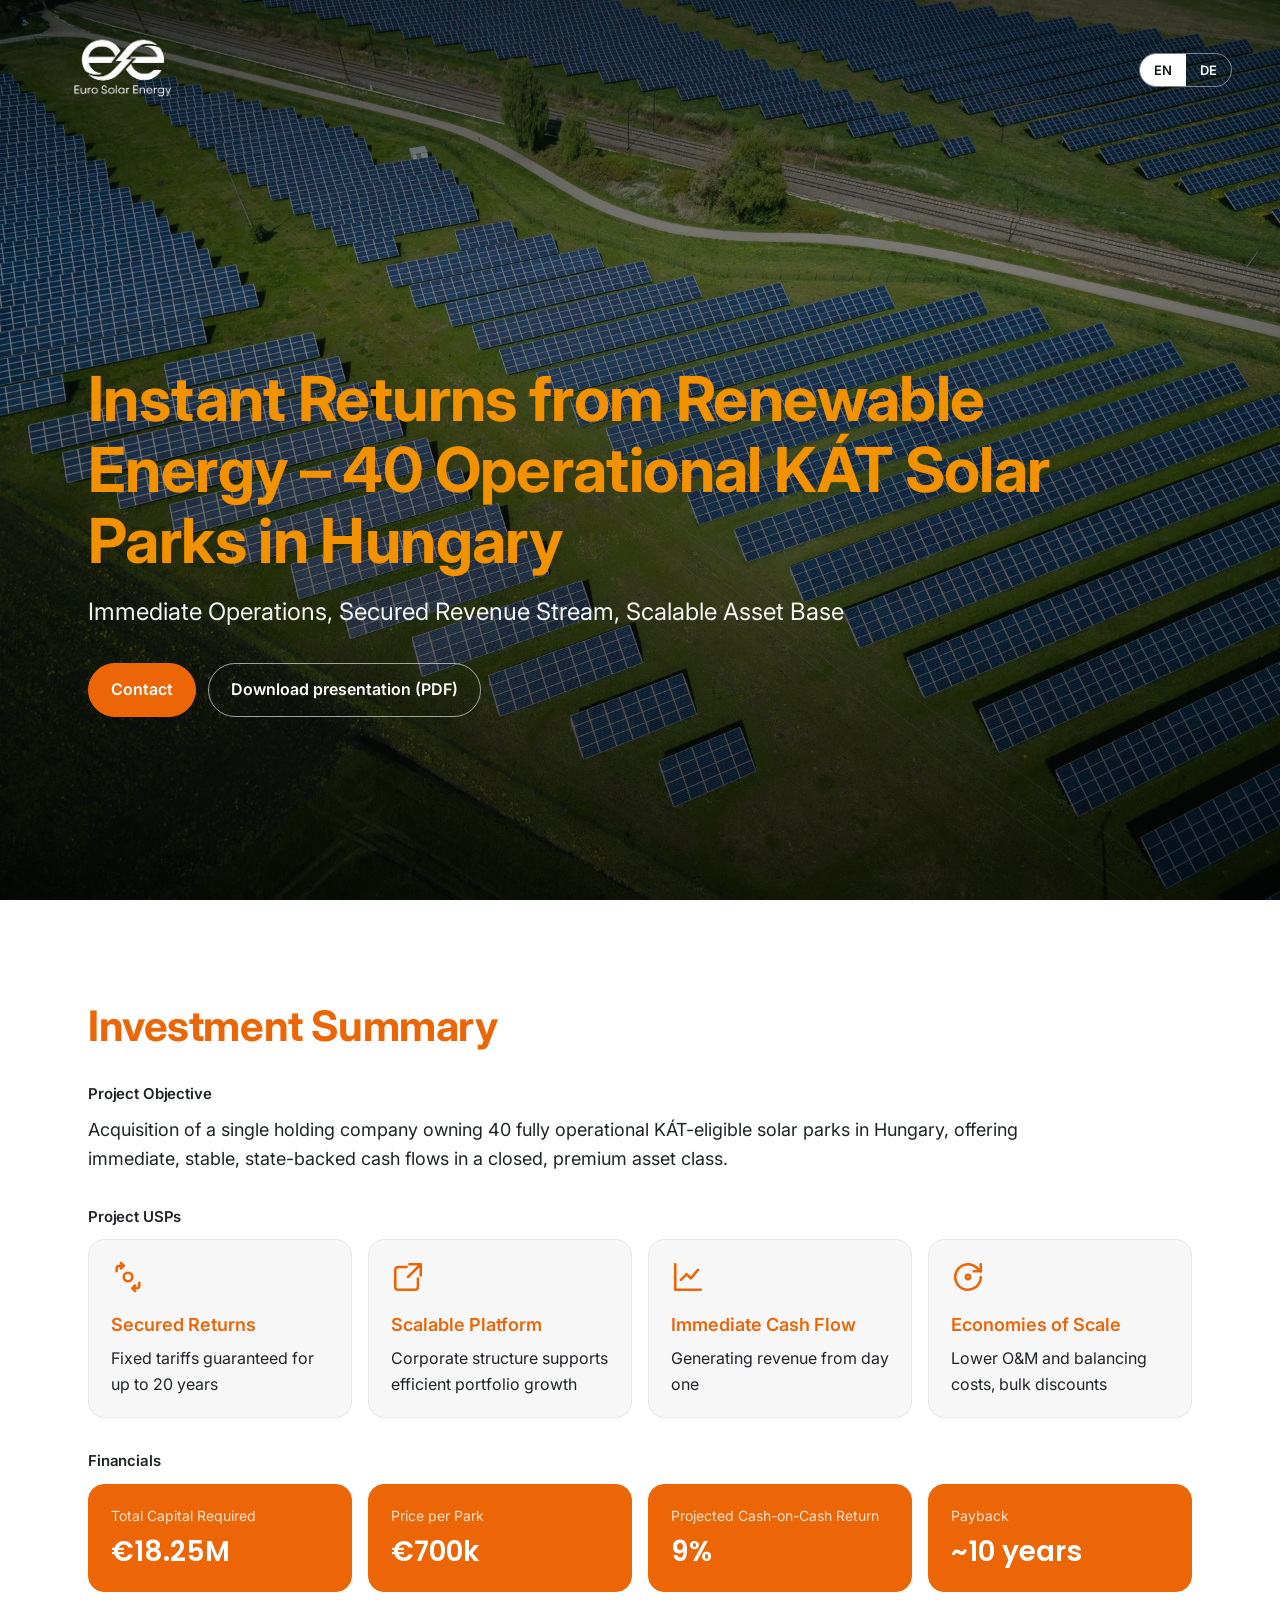
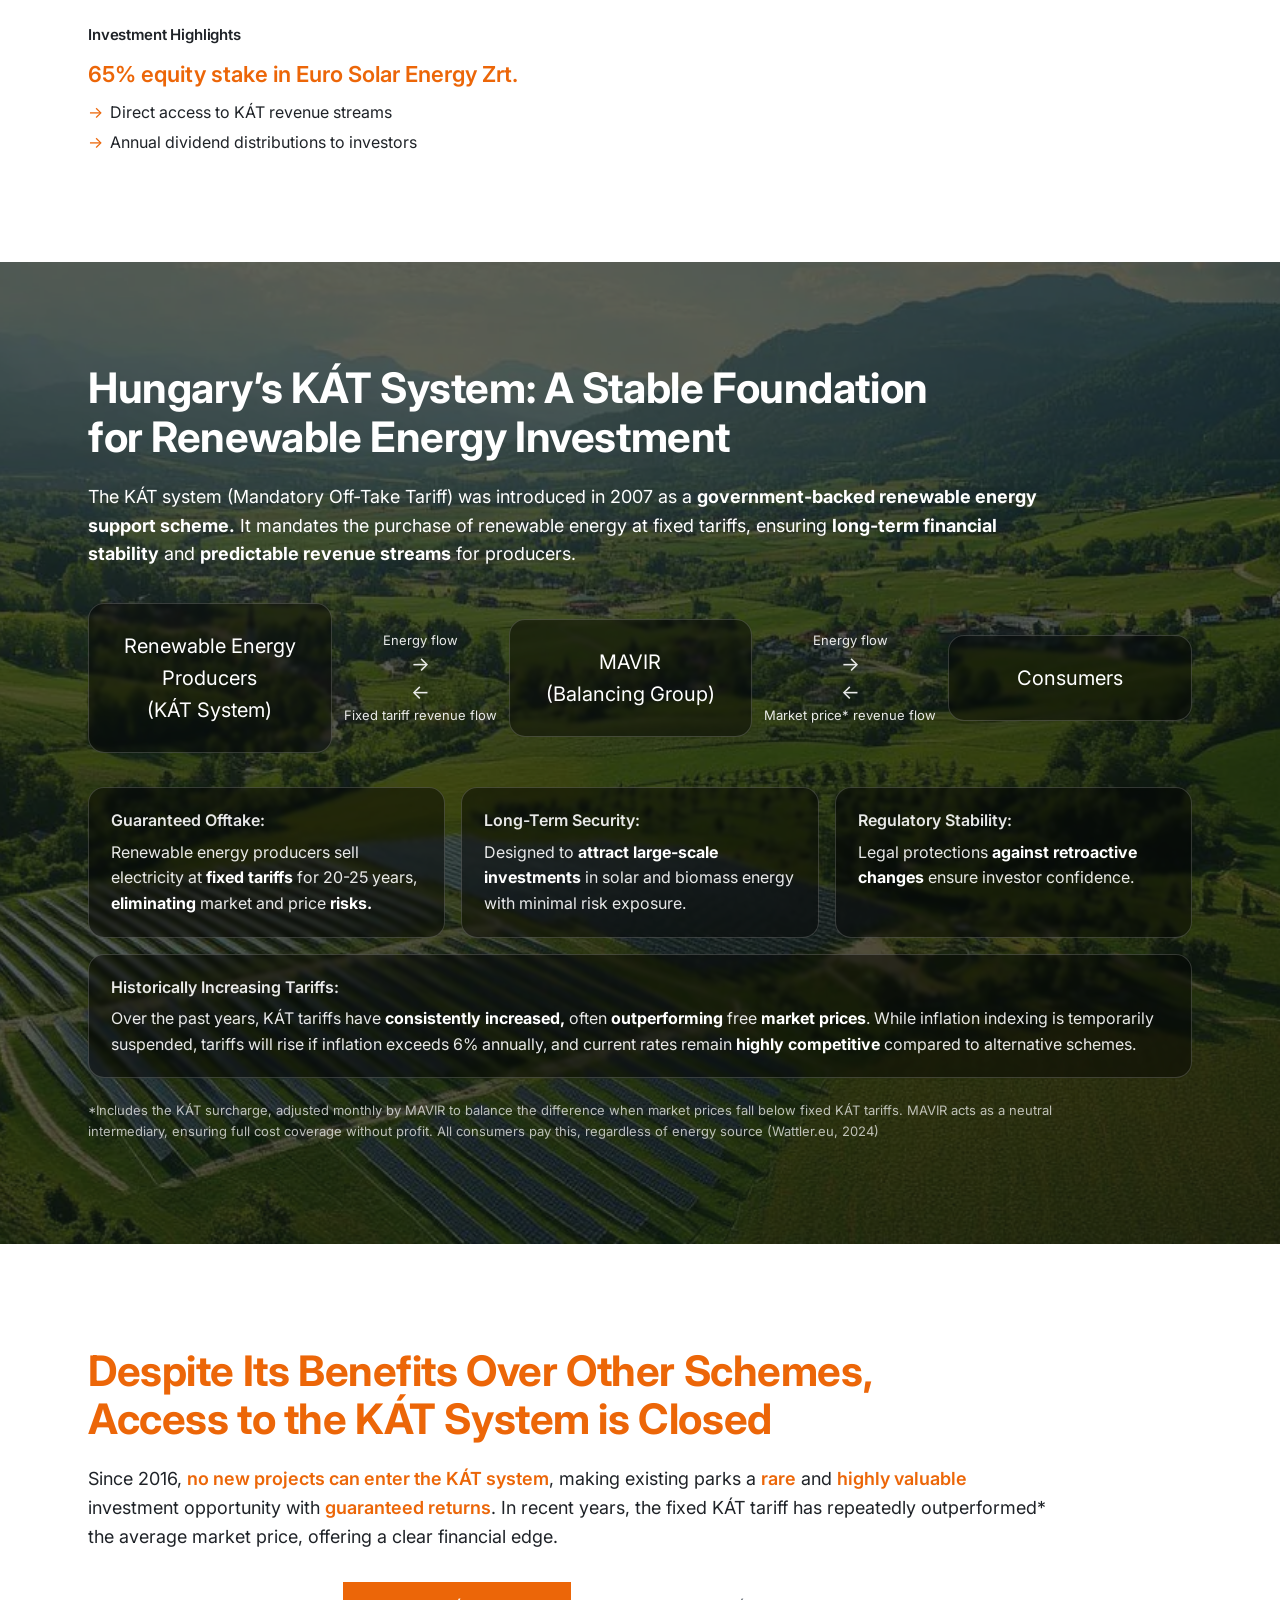
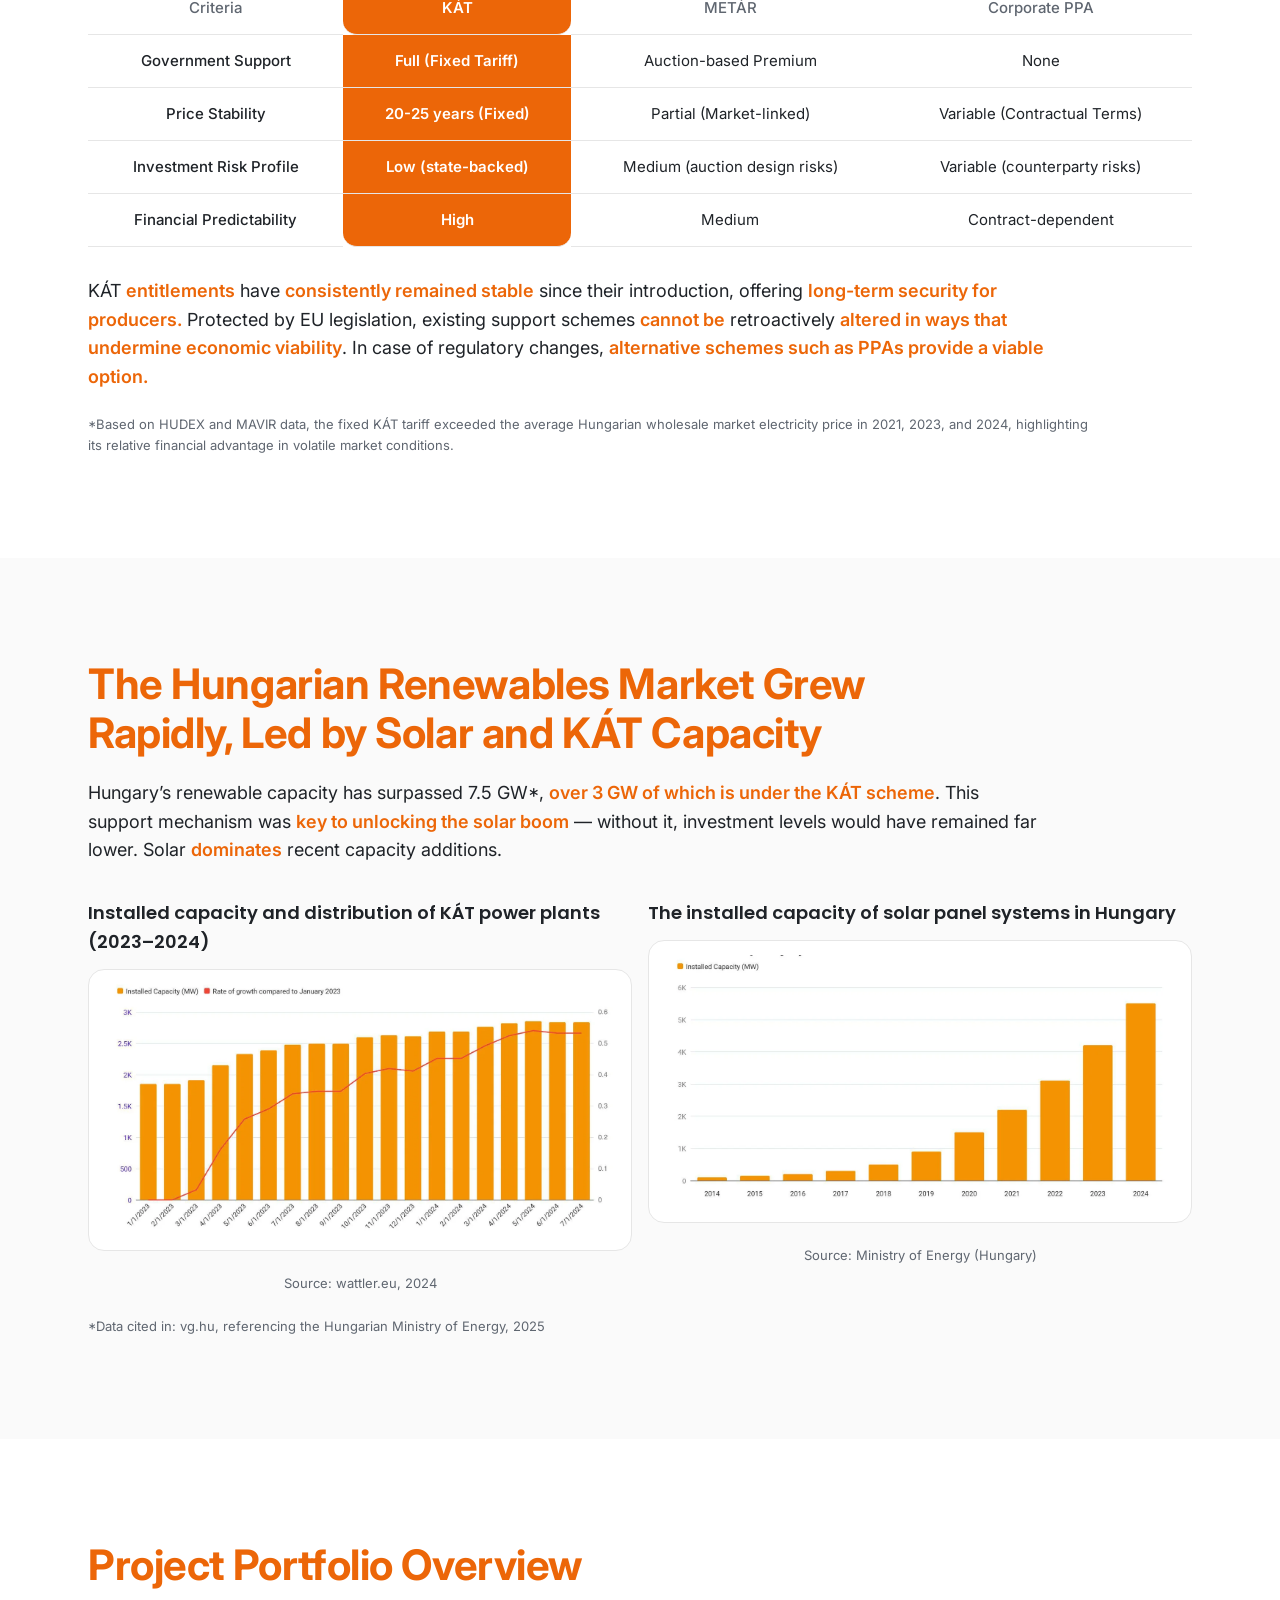
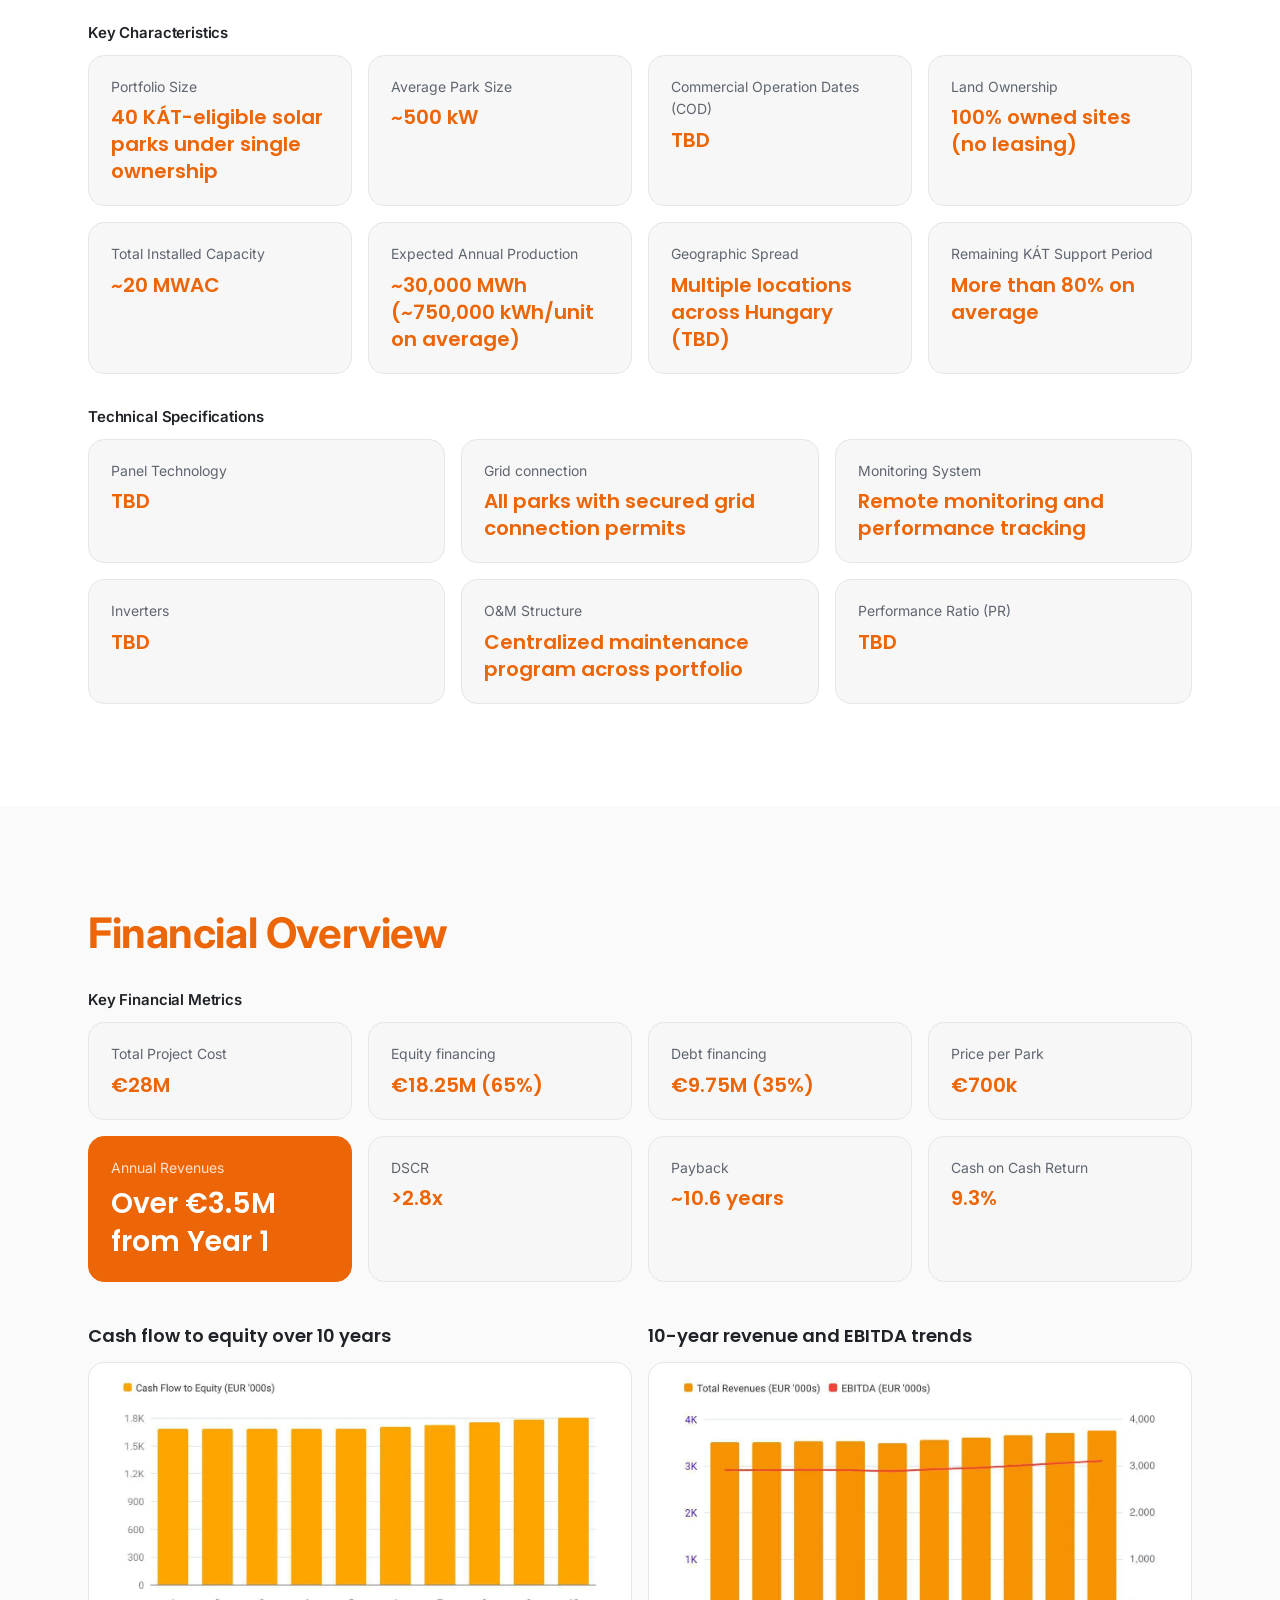
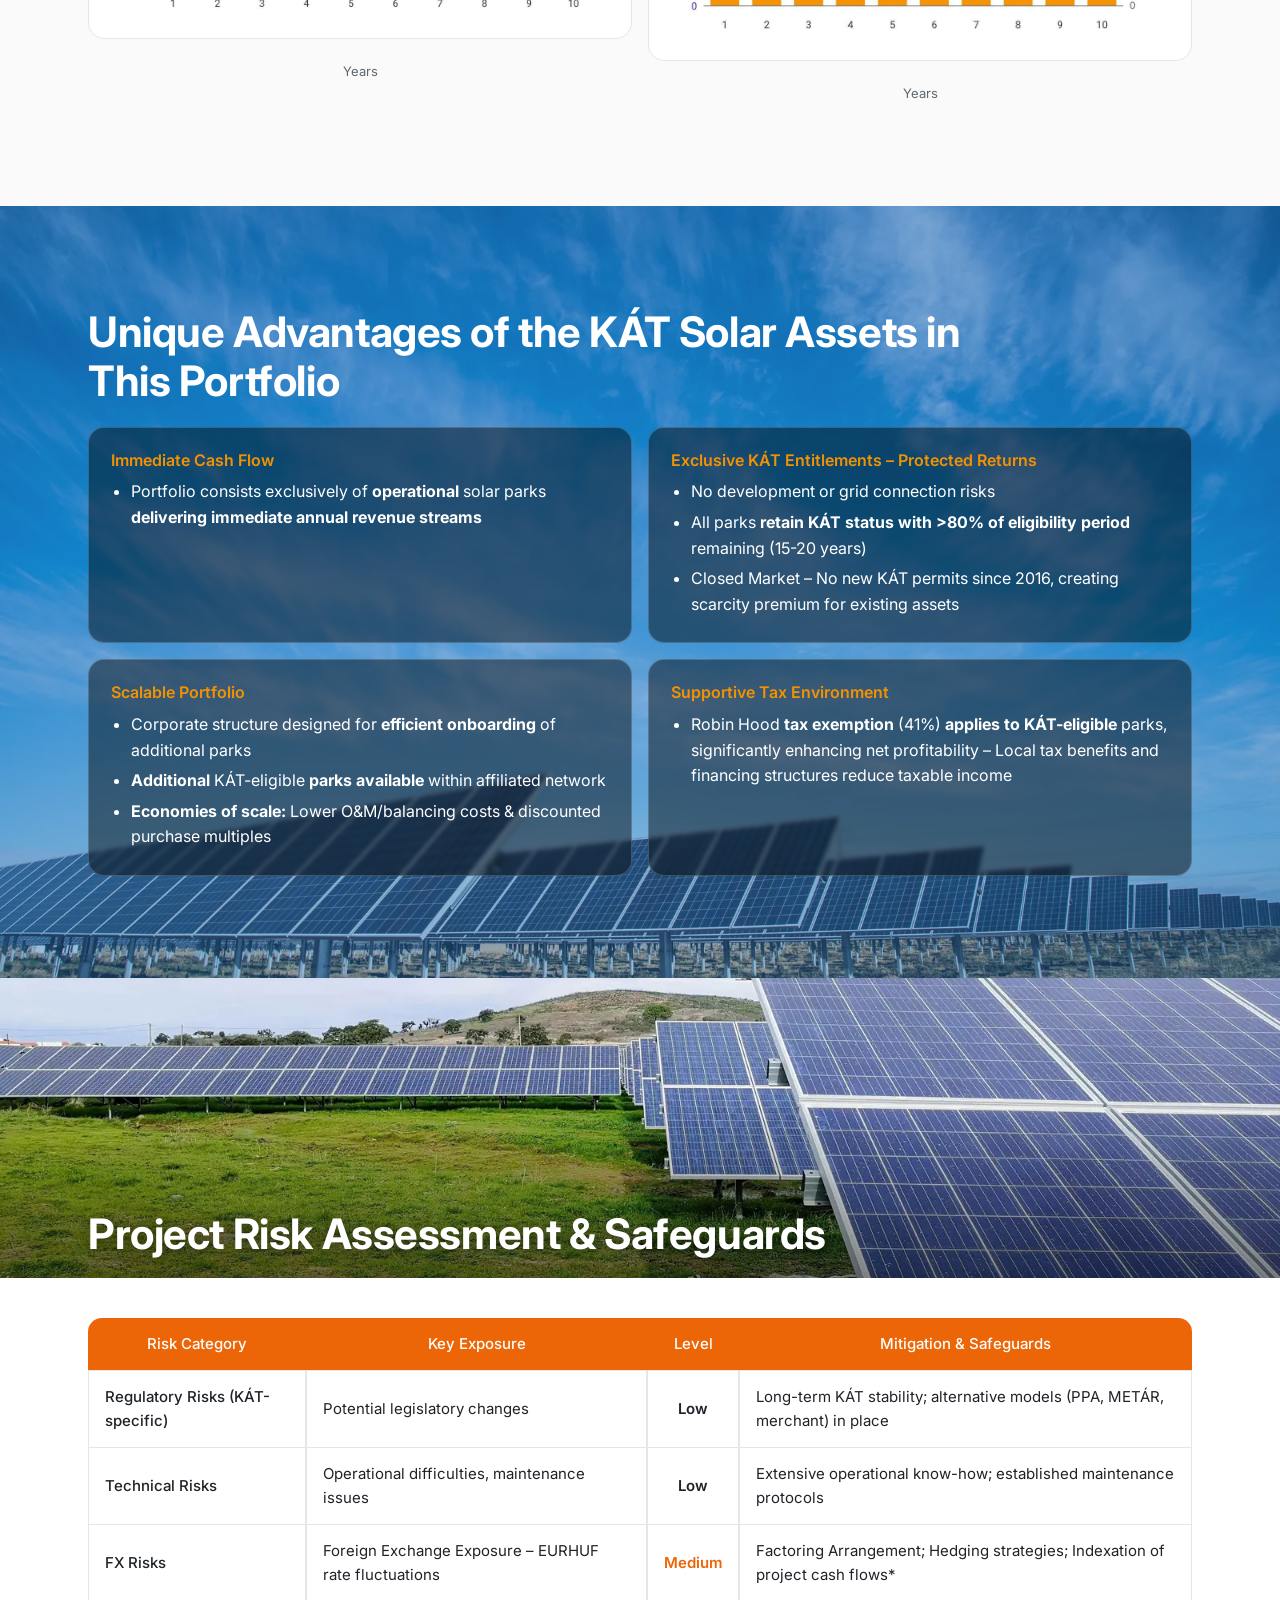
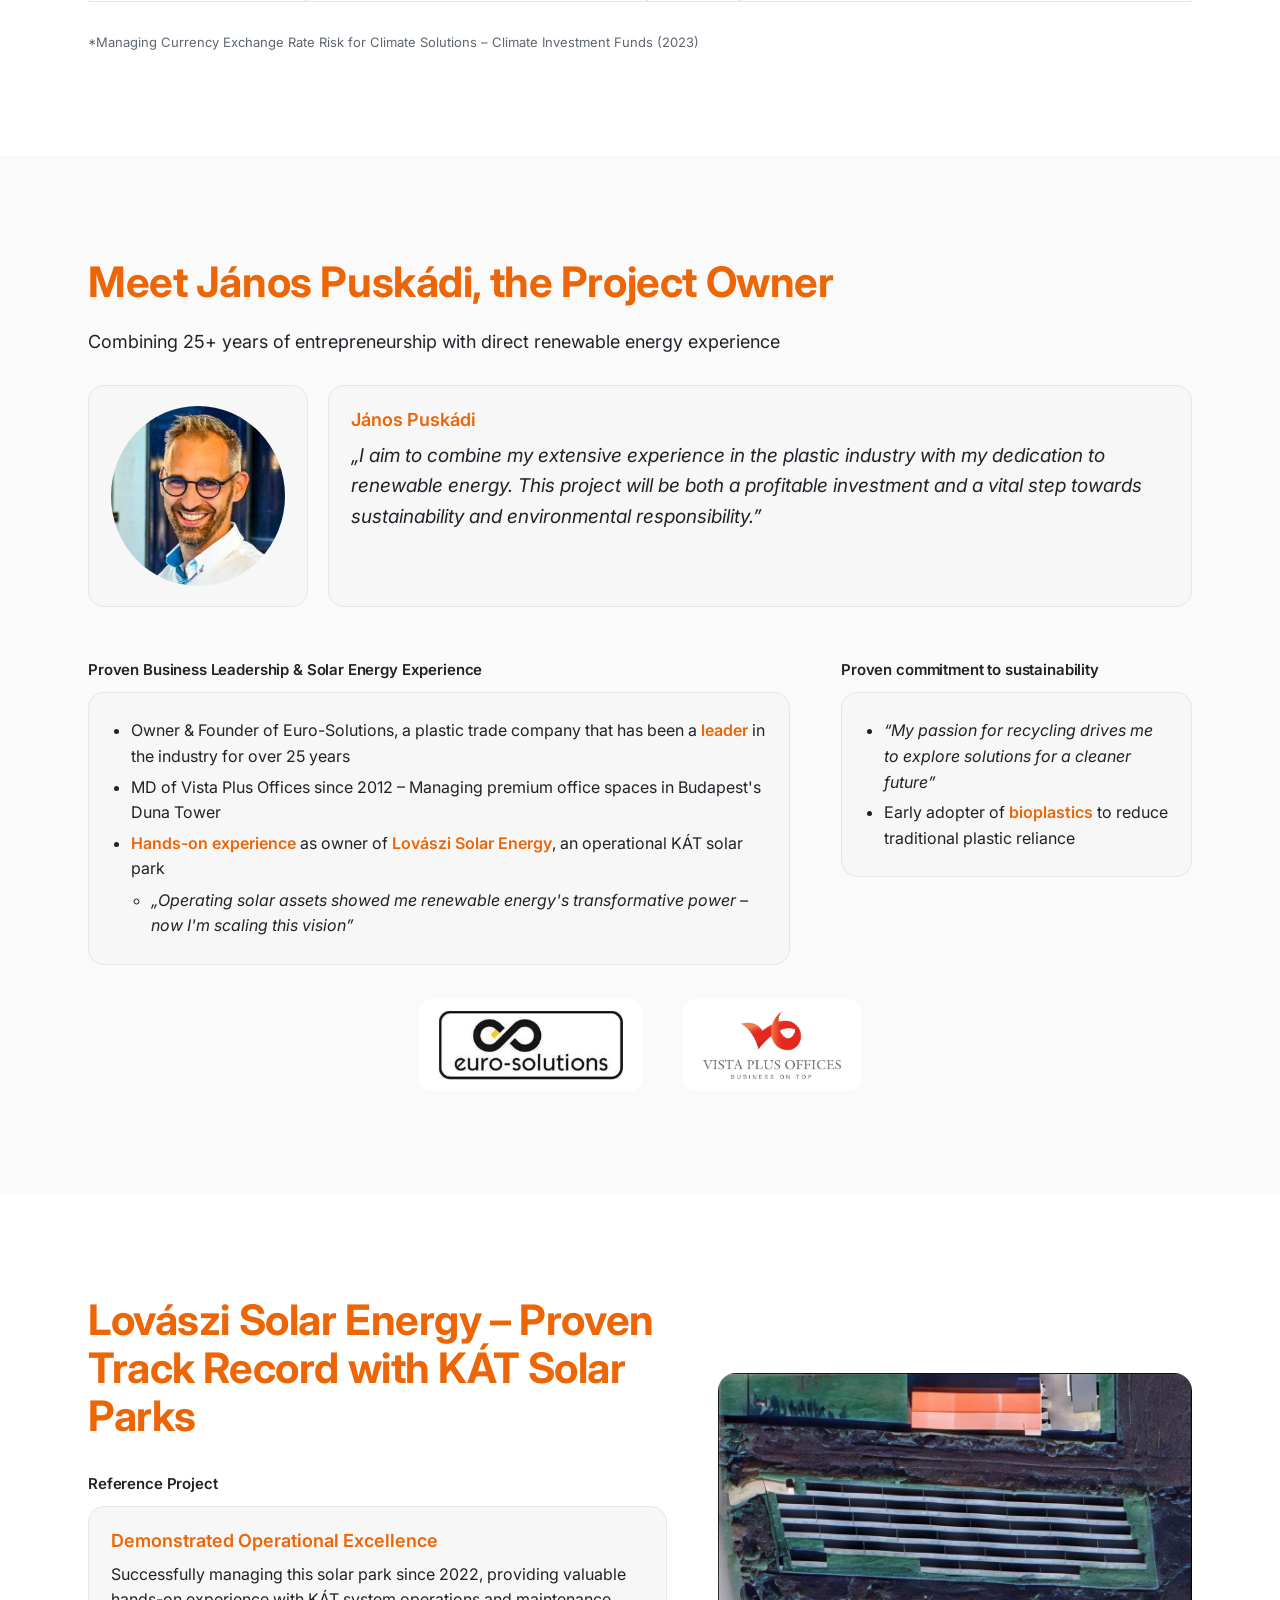
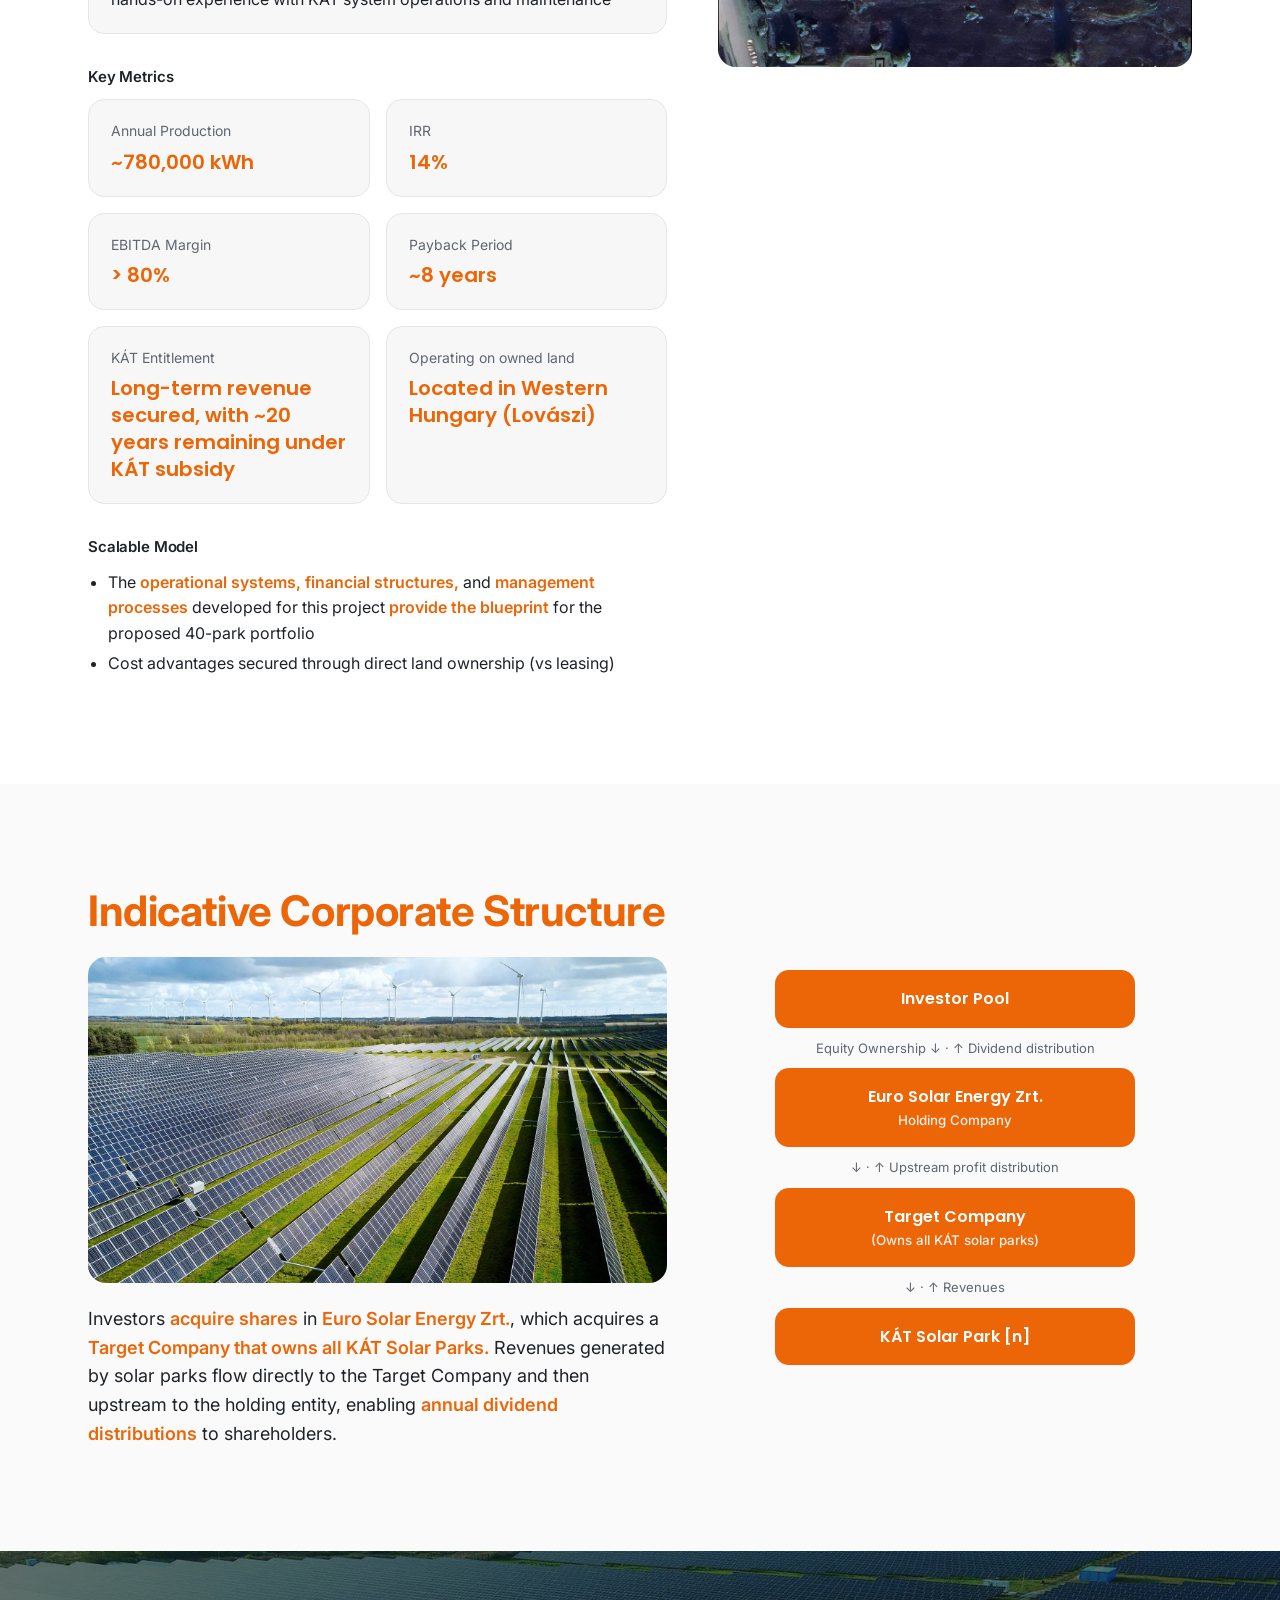
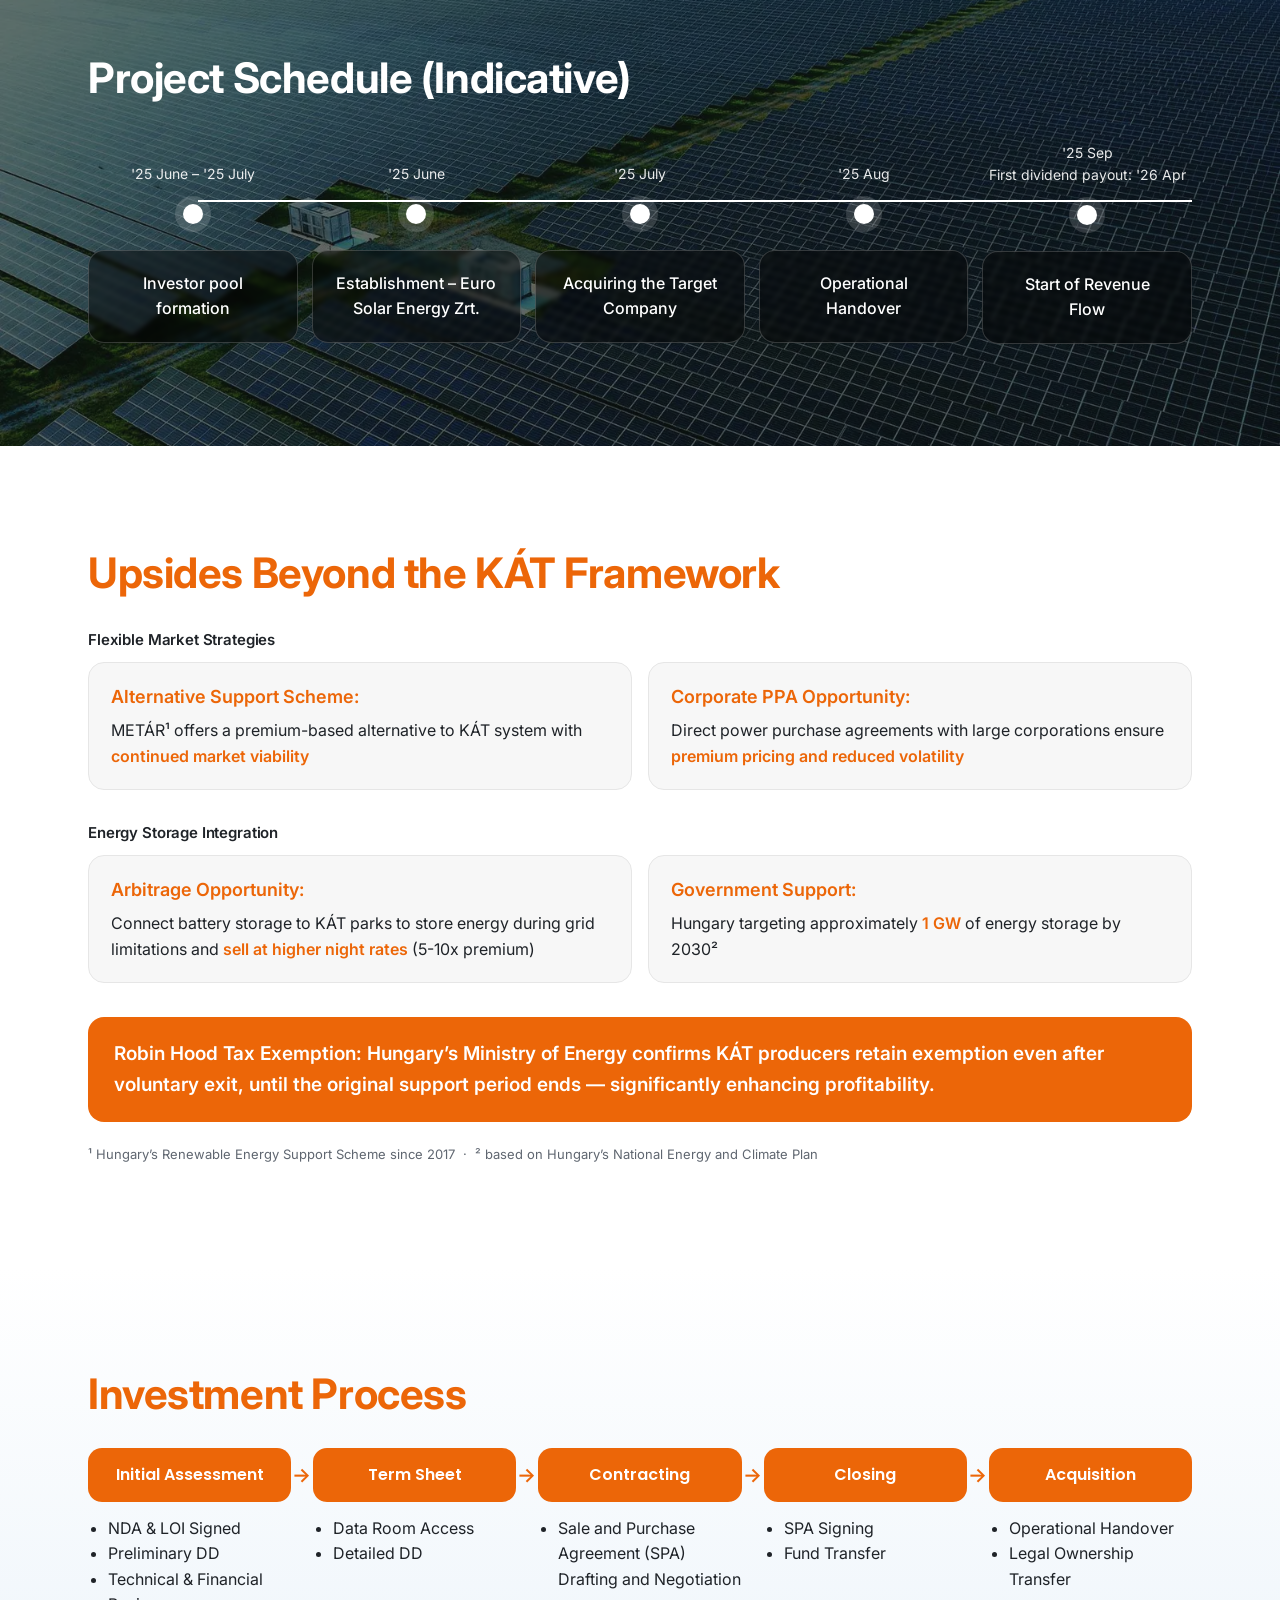
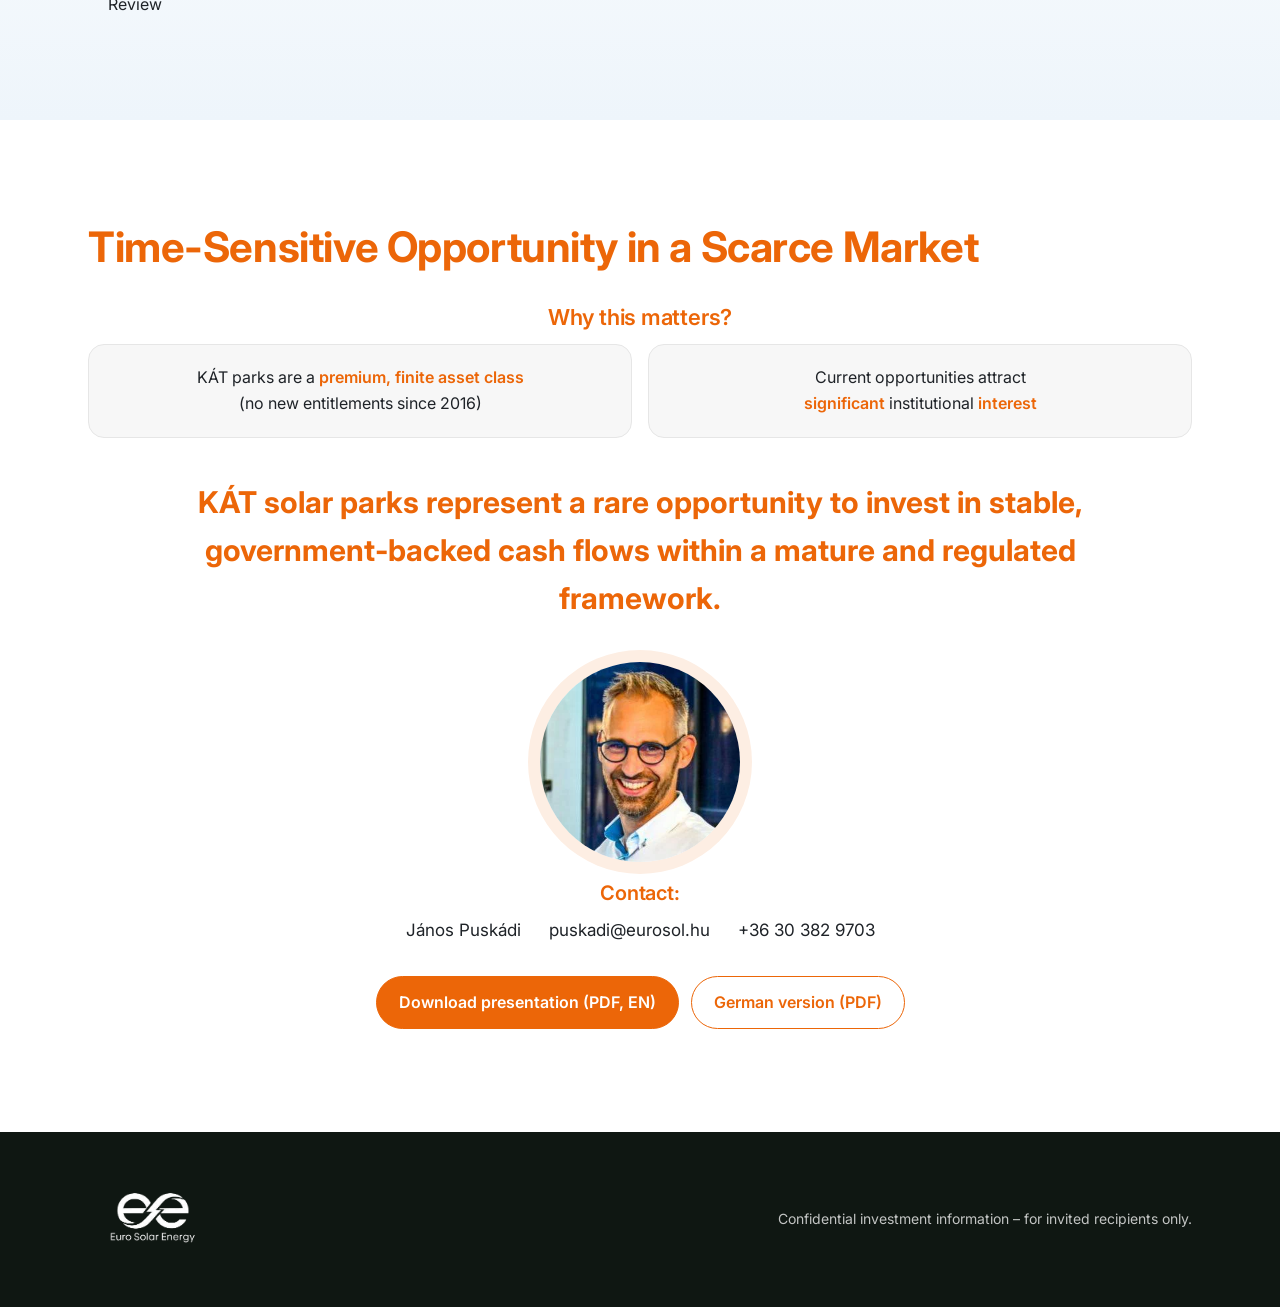
==== commit ada254b8: "ESE: linkelt euro-solutions és Vista Plus Offices logók Co-Authored-By: Claude Opus 5.5 <noreply@ant" ====
--- a/ese/index.html
+++ b/ese/index.html
@@ -126,7 +126,10 @@
 .owner .card{height:100%}
 .quote{font-style:italic;font-size:clamp(16px,1.5vw,19px)}
 @media (max-width:700px){.owner{grid-template-columns:1fr}}
-.logos{display:flex;gap:32px;justify-content:center;align-items:center;margin-top:30px;flex-wrap:wrap;font-weight:600;color:var(--muted)}
+.logos{display:flex;gap:16px 40px;justify-content:center;align-items:center;margin-top:34px;flex-wrap:wrap}
+.logos a{display:block;background:#fff;border-radius:14px;padding:10px 18px;transition:transform .2s,box-shadow .2s}
+.logos a:hover{transform:translateY(-2px);box-shadow:0 6px 20px rgba(0,0,0,.08)}
+.logos img{height:72px;width:auto}
 
 /* structure diagram */
 .org{display:grid;gap:10px;justify-items:center}
@@ -428,7 +431,10 @@
           <li><span lang="en">Early adopter of <b class="hl">bioplastics</b> to reduce traditional plastic reliance</span><span lang="de">Früher Einsatz von <b class="hl">Biokunststoffen</b>, um die Abhängigkeit von herkömmlichen Kunststoffen zu verringern</span></li>
         </ul></div></div>
     </div>
-    <div class="logos"><span>euro-solutions</span><span>Vista Plus Offices</span></div>
+    <div class="logos">
+      <a href="https://plastic.eurosol.hu" target="_blank" rel="noopener"><img src="img/logo_eurosolutions.webp" alt="euro-solutions" width="575" height="220" loading="lazy"></a>
+      <a href="https://www.vpo.hu" target="_blank" rel="noopener"><img src="img/logo_vpo.webp" alt="Vista Plus Offices" width="435" height="220" loading="lazy"></a>
+    </div>
   </div>
 </section>
 
